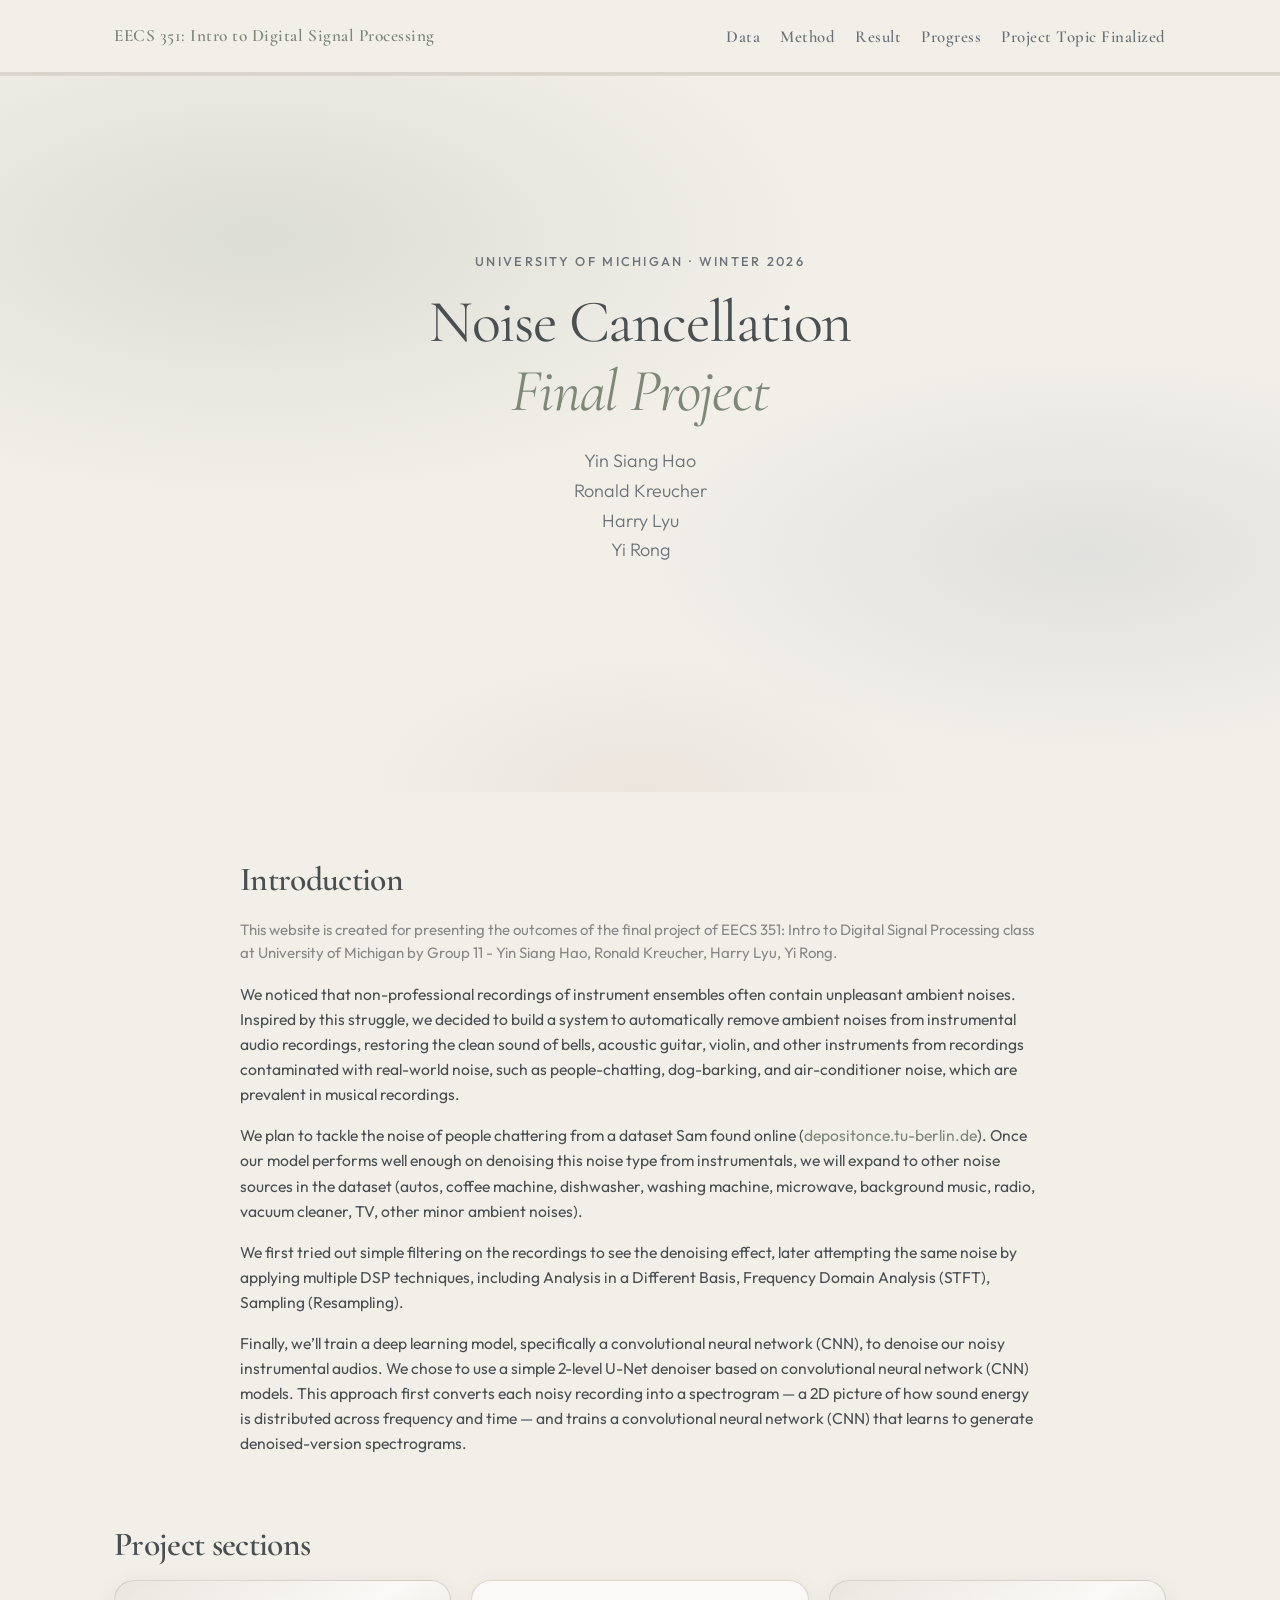
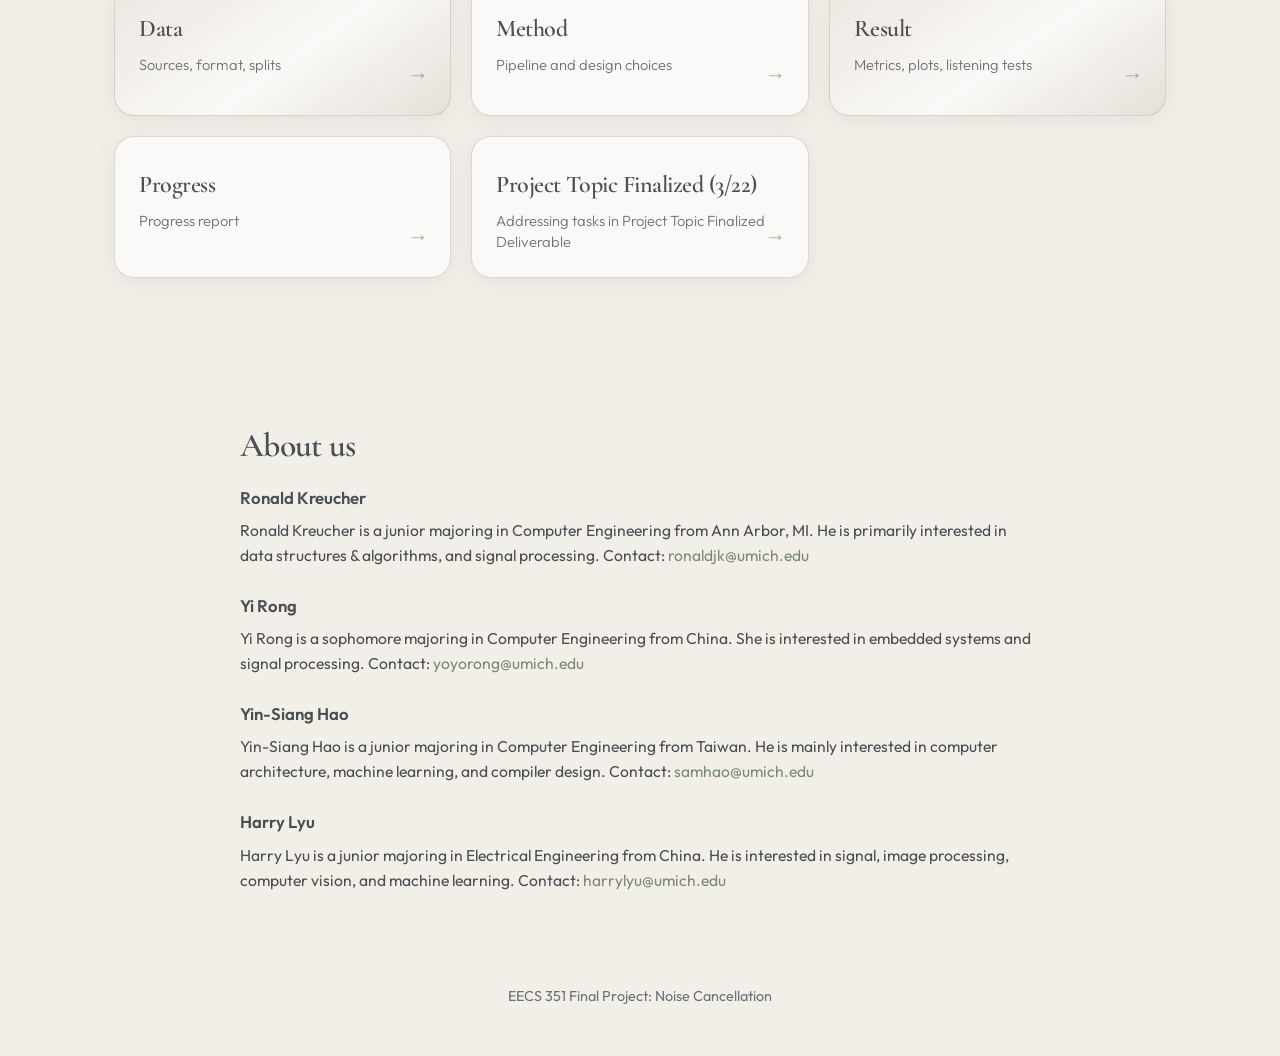
==== index.html @ f4fc6f86 "edit landing and progress report page" ====
<!DOCTYPE html>
<html lang="en">
<head>
  <meta charset="UTF-8" />
  <meta name="viewport" content="width=device-width, initial-scale=1.0" />
  <title>Home · Noise Cancellation Final Project</title>
  <link rel="stylesheet" href="css/fonts.css" />
  <link rel="stylesheet" href="css/style.css" />
</head>
<body data-nav-page="home">
  <a class="skip-link" href="#main">Skip to content</a>

  <header class="site-header" id="top">
    <div class="header-inner">
      <a href="index.html" class="brand brand-link">EECS 351: Intro to Digital Signal Processing</a>
      <button type="button" class="nav-toggle" aria-expanded="false" aria-controls="site-nav" aria-label="Open menu">
        <span class="nav-toggle-bar"></span>
        <span class="nav-toggle-bar"></span>
      </button>
      <nav class="site-nav" id="site-nav" aria-label="Primary">
        <ul class="nav-list">
          <!-- <li><a href="introduction.html" data-nav="introduction">Intro</a></li> -->
          <li><a href="data.html" data-nav="data">Data</a></li>
          <li><a href="method.html" data-nav="method">Method</a></li>
          <li><a href="result.html" data-nav="result">Result</a></li>
          <li><a href="progress.html" data-nav="progress">Progress</a></li>
          <li><a href="project_topic_finalized_317.html" data-nav="Project Topic Finalized"> Project Topic Finalized</a></li>
        </ul>
      </nav>
    </div>
    <div class="progress-track" aria-hidden="true">
      <span class="progress-track-fill" id="scroll-progress"></span>
    </div>
  </header>

  <main id="main">
    <section class="hero" aria-labelledby="hero-title">
      <div class="hero-bg"></div>
      <div class="hero-content">
        <p class="hero-label">University of Michigan · Winter 2026</p>
        <h1 id="hero-title" class="hero-title">Noise Cancellation<br /><span class="hero-accent">Final Project</span></h1>
        <p class="hero-lead">Yin Siang Hao<br> Ronald Kreucher<br>Harry Lyu<br> Yi Rong<br></p>
      </div>
    </section>

    <section class="introduction">
      <div class="container">
        <h2 class="section-title section-grid-heading">Introduction</h2>
        <p class="section-subdescription">This website is created for presenting the outcomes of the final project of EECS 351: Intro to Digital Signal Processing class at University of Michigan by Group 11 - Yin Siang Hao, Ronald Kreucher, Harry Lyu, Yi Rong.</p>
        <div class="section-text">
          <p>We noticed that non-professional recordings of instrument ensembles often contain unpleasant ambient noises. Inspired by this struggle, we decided to build a system to automatically remove ambient noises from instrumental audio recordings, restoring the clean sound of bells, acoustic guitar, violin, and other instruments from recordings contaminated with real-world noise, such as people-chatting, dog-barking, and air-conditioner noise, which are prevalent in musical recordings.</p>
          <p>We plan to tackle the noise of people chattering from a dataset Sam found online (<a href="https://depositonce.tu-berlin.de/items/aa9f01e1-3eb7-44f9-a5c8-fe1b4c858024" rel="noopener noreferrer">depositonce.tu-berlin.de</a>). Once our model performs well enough on denoising this noise type from instrumentals, we will expand to other noise sources in the dataset (autos, coffee machine, dishwasher, washing machine, microwave, background music, radio, vacuum cleaner, TV, other minor ambient noises).</p>
          <p>We first tried out simple filtering on the recordings to see the denoising effect, later attempting the same noise by applying multiple DSP techniques, including Analysis in a Different Basis, Frequency Domain Analysis (STFT), Sampling (Resampling).</p>
          <p>Finally, we’ll train a deep learning model, specifically a convolutional neural network (CNN), to denoise our noisy instrumental audios. We chose to use a simple 2-level U-Net denoiser based on convolutional neural network (CNN) models. This approach first converts each noisy recording into a spectrogram — a 2D picture of how sound energy is distributed across frequency and time — and trains a convolutional neural network (CNN) that learns to generate denoised-version spectrograms.</p>
        </div>
      </div>
    </section>

    <div class="content-wrap">
      <h2 class="section-grid-heading">Project sections</h2>
      <!-- <p class="section-grid-lead">Each card opens the full write-up for that part of the report.</p> -->
      <div class="section-grid" role="list">
        <a href="data.html" class="section-card section-card--02" role="listitem">
          <span class="section-card-title">Data</span>
          <span class="section-card-hint">Sources, format, splits</span>
          <span class="section-card-arrow" aria-hidden="true">→</span>
        </a>
        <a href="method.html" class="section-card section-card--03" role="listitem">
          <span class="section-card-title">Method</span>
          <span class="section-card-hint">Pipeline and design choices</span>
          <span class="section-card-arrow" aria-hidden="true">→</span>
        </a>
        <a href="result.html" class="section-card section-card--04" role="listitem">
          <span class="section-card-title">Result</span>
          <span class="section-card-hint">Metrics, plots, listening tests</span>
          <span class="section-card-arrow" aria-hidden="true">→</span>
        </a>
        <a href="progress.html" class="section-card section-card--06" role="listitem">
          <span class="section-card-title">Progress</span>
          <span class="section-card-hint">Progress report</span>
          <span class="section-card-arrow" aria-hidden="true">→</span>
        </a>
        <a href="project_topic_finalized_317.html" class="section-card section-card--07" role="listitem">
          <span class="section-card-title">Project Topic Finalized (3/22)</span>
          <span class="section-card-hint">Addressing tasks in Project Topic Finalized Deliverable</span>
          <span class="section-card-arrow" aria-hidden="true">→</span>
        </a>
      </div>
    </div>

    <section class="about-us" aria-labelledby="about-us-title">
      <div class="container">
        <h2 id="about-us-title" class="section-title section-grid-heading">About us</h2>
        <div class="about-us-grid">
          <article class="about-us-card">
            <h3 class="about-us-name">Ronald Kreucher</h3>
            <p class="about-us-bio">Ronald Kreucher is a junior majoring in Computer Engineering from Ann Arbor, MI. He is primarily interested in data structures &amp; algorithms, and signal processing. Contact: <a href="mailto:ronaldjk@umich.edu">ronaldjk@umich.edu</a></p>
          </article>
          <article class="about-us-card">
            <h3 class="about-us-name">Yi Rong</h3>
            <p class="about-us-bio">Yi Rong is a sophomore majoring in Computer Engineering from China. She is interested in embedded systems and signal processing. Contact: <a href="mailto:yoyorong@umich.edu">yoyorong@umich.edu</a></p>
          </article>
          <article class="about-us-card">
            <h3 class="about-us-name">Yin-Siang Hao</h3>
            <p class="about-us-bio">Yin-Siang Hao is a junior majoring in Computer Engineering from Taiwan. He is mainly interested in computer architecture, machine learning, and compiler design. Contact: <a href="mailto:samhao@umich.edu">samhao@umich.edu</a></p>
          </article>
          <article class="about-us-card">
            <h3 class="about-us-name">Harry Lyu</h3>
            <p class="about-us-bio">Harry Lyu is a junior majoring in Electrical Engineering from China. He is interested in signal, image processing, computer vision, and machine learning. Contact: <a href="mailto:harrylyu@umich.edu">harrylyu@umich.edu</a></p>
          </article>
        </div>
      </div>
    </section>
  </main>

  <footer class="site-footer">
    <p>EECS 351 Final Project: Noise Cancellation</p>
    <button type="button" class="to-top" id="to-top" aria-label="Back to top">↑</button>
  </footer>

  <script src="js/main.js"></script>
</body>
</html>
---- css/fonts.css ----
/* Self-hosted latin subsets — no external network required for typography */
@font-face {
  font-family: "Cormorant Garamond";
  font-style: italic;
  font-weight: 400;
  font-display: swap;
  src: url("../fonts/co3smX5slCNuHLi8bLeY9MK7whWMhyjYrGFEsdtdc62E6zd58jD-iNM8.woff2") format("woff2");
  unicode-range: U+0000-00FF, U+0131, U+0152-0153, U+02BB-02BC, U+02C6, U+02DA, U+02DC, U+0304, U+0308, U+0329, U+2000-206F, U+20AC, U+2122, U+2191, U+2193, U+2212, U+2215, U+FEFF, U+FFFD;
}

@font-face {
  font-family: "Cormorant Garamond";
  font-style: normal;
  font-weight: 400;
  font-display: swap;
  src: url("../fonts/co3bmX5slCNuHLi8bLeY9MK7whWMhyjYqXtK.woff2") format("woff2");
  unicode-range: U+0000-00FF, U+0131, U+0152-0153, U+02BB-02BC, U+02C6, U+02DA, U+02DC, U+0304, U+0308, U+0329, U+2000-206F, U+20AC, U+2122, U+2191, U+2193, U+2212, U+2215, U+FEFF, U+FFFD;
}

@font-face {
  font-family: "Cormorant Garamond";
  font-style: normal;
  font-weight: 600;
  font-display: swap;
  src: url("../fonts/co3bmX5slCNuHLi8bLeY9MK7whWMhyjYqXtK.woff2") format("woff2");
  unicode-range: U+0000-00FF, U+0131, U+0152-0153, U+02BB-02BC, U+02C6, U+02DA, U+02DC, U+0304, U+0308, U+0329, U+2000-206F, U+20AC, U+2122, U+2191, U+2193, U+2212, U+2215, U+FEFF, U+FFFD;
}

@font-face {
  font-family: "Outfit";
  font-style: normal;
  font-weight: 300;
  font-display: swap;
  src: url("../fonts/QGYvz_MVcBeNP4NJtEtq.woff2") format("woff2");
  unicode-range: U+0000-00FF, U+0131, U+0152-0153, U+02BB-02BC, U+02C6, U+02DA, U+02DC, U+0304, U+0308, U+0329, U+2000-206F, U+20AC, U+2122, U+2191, U+2193, U+2212, U+2215, U+FEFF, U+FFFD;
}

@font-face {
  font-family: "Outfit";
  font-style: normal;
  font-weight: 400;
  font-display: swap;
  src: url("../fonts/QGYvz_MVcBeNP4NJtEtq.woff2") format("woff2");
  unicode-range: U+0000-00FF, U+0131, U+0152-0153, U+02BB-02BC, U+02C6, U+02DA, U+02DC, U+0304, U+0308, U+0329, U+2000-206F, U+20AC, U+2122, U+2191, U+2193, U+2212, U+2215, U+FEFF, U+FFFD;
}

@font-face {
  font-family: "Outfit";
  font-style: normal;
  font-weight: 500;
  font-display: swap;
  src: url("../fonts/QGYvz_MVcBeNP4NJtEtq.woff2") format("woff2");
  unicode-range: U+0000-00FF, U+0131, U+0152-0153, U+02BB-02BC, U+02C6, U+02DA, U+02DC, U+0304, U+0308, U+0329, U+2000-206F, U+20AC, U+2122, U+2191, U+2193, U+2212, U+2215, U+FEFF, U+FFFD;
}

@font-face {
  font-family: "Outfit";
  font-style: normal;
  font-weight: 600;
  font-display: swap;
  src: url("../fonts/QGYvz_MVcBeNP4NJtEtq.woff2") format("woff2");
  unicode-range: U+0000-00FF, U+0131, U+0152-0153, U+02BB-02BC, U+02C6, U+02DA, U+02DC, U+0304, U+0308, U+0329, U+2000-206F, U+20AC, U+2122, U+2191, U+2193, U+2212, U+2215, U+FEFF, U+FFFD;
}
---- css/style.css ----
/* Morandi-inspired palette: dusty, low-chroma, cohesive */
:root {
  --ink: #4a4f52;
  --ink-soft: #6b7278;
  --paper: #f2efe9;
  --paper-deep: #e5e0d8;
  --sage: #9aa899;
  --sage-deep: #7d8879;
  --dusty-blue: #a3aeb8;
  --blue-muted: #8e9aa8;
  --rose-dust: #c4a99a;
  --taupe: #b5ada3;
  --cream: #ebe6df;
  --white: #faf9f7;
  --shadow: rgba(74, 79, 82, 0.08);
  --shadow-strong: rgba(74, 79, 82, 0.12);
  --radius: 12px;
  --radius-lg: 20px;
  --font-serif: "Cormorant Garamond", Georgia, serif;
  --font-sans: "Outfit", system-ui, sans-serif;
  --header-h: 72px;
  --ease: cubic-bezier(0.25, 0.46, 0.45, 0.94);
}

*,
*::before,
*::after {
  box-sizing: border-box;
}

html {
  scroll-behavior: smooth;
  scroll-padding-top: calc(var(--header-h) + 16px);
}

@media (prefers-reduced-motion: reduce) {
  html {
    scroll-behavior: auto;
  }

  *,
  *::before,
  *::after {
    animation-duration: 0.01ms !important;
    animation-iteration-count: 1 !important;
    transition-duration: 0.01ms !important;
  }
}

body {
  margin: 0;
  font-family: var(--font-sans);
  font-weight: 400;
  font-size: 1.0625rem;
  line-height: 1.65;
  color: var(--ink);
  background: var(--paper);
  -webkit-font-smoothing: antialiased;
}

.skip-link {
  position: absolute;
  left: -9999px;
  top: 0;
  z-index: 200;
  padding: 0.75rem 1rem;
  background: var(--sage-deep);
  color: var(--white);
  text-decoration: none;
  border-radius: 0 0 var(--radius) 0;
}

.skip-link:focus {
  left: 0;
}

.sr-only {
  position: absolute;
  width: 1px;
  height: 1px;
  padding: 0;
  margin: -1px;
  overflow: hidden;
  clip: rect(0, 0, 0, 0);
  white-space: nowrap;
  border: 0;
}

/* Header */
.site-header {
  position: fixed;
  top: 0;
  left: 0;
  right: 0;
  z-index: 100;
  background: color-mix(in srgb, var(--paper) 92%, transparent);
  backdrop-filter: blur(12px);
  -webkit-backdrop-filter: blur(12px);
  border-bottom: 1px solid color-mix(in srgb, var(--taupe) 35%, transparent);
  transition: box-shadow 0.35s var(--ease);
}

.site-header.is-scrolled {
  box-shadow: 0 8px 32px var(--shadow);
}

.header-inner {
  max-width: 1100px;
  margin: 0 auto;
  padding: 0.65rem 1.5rem;
  min-height: var(--header-h);
  display: flex;
  align-items: center;
  justify-content: space-between;
  gap: 1rem;
  flex-wrap: wrap;
}

.brand.brand-link {
  margin: 0;
  font-family: var(--font-serif);
  font-size: clamp(0.88rem, 2.1vw, 1.08rem);
  font-weight: 600;
  letter-spacing: 0.03em;
  line-height: 1.25;
  color: var(--sage-deep);
  text-decoration: none;
  max-width: min(22rem, 52vw);
  transition: color 0.25s var(--ease);
}

.brand-link:hover,
.brand-link:focus-visible {
  color: var(--ink);
}

.brand-link:focus-visible {
  outline: 2px solid var(--dusty-blue);
  outline-offset: 3px;
  border-radius: 2px;
}

@media (min-width: 900px) {
  .brand.brand-link {
    max-width: 26rem;
  }
}

.site-nav ul {
  list-style: none;
  margin: 0;
  padding: 0;
  display: flex;
  flex-wrap: wrap;
  gap: 0.25rem 1.25rem;
}

.site-nav a {
  position: relative;
  text-decoration: none;
  color: var(--ink-soft);
  font-family: var(--font-serif);
  font-size: 1.05rem;
  font-weight: 600;
  letter-spacing: 0.03em;
  padding: 0.35rem 0;
  transition: color 0.25s var(--ease);
}

.site-nav a::after {
  content: "";
  position: absolute;
  left: 0;
  bottom: 0;
  width: 100%;
  height: 2px;
  background: var(--rose-dust);
  transform: scaleX(0);
  transform-origin: left;
  transition: transform 0.3s var(--ease);
}

.site-nav a:hover,
.site-nav a:focus-visible {
  color: var(--ink);
}

.site-nav a:hover::after,
.site-nav a:focus-visible::after,
.site-nav a.is-active::after {
  transform: scaleX(1);
}

.site-nav a.is-active {
  color: var(--ink);
}

.nav-toggle {
  display: none;
  flex-direction: column;
  justify-content: center;
  gap: 6px;
  width: 44px;
  height: 44px;
  padding: 0;
  border: none;
  background: transparent;
  cursor: pointer;
  border-radius: var(--radius);
}

.nav-toggle:focus-visible {
  outline: 2px solid var(--dusty-blue);
  outline-offset: 2px;
}

.nav-toggle-bar {
  display: block;
  height: 2px;
  width: 22px;
  background: var(--ink);
  margin: 0 auto;
  transition: transform 0.3s var(--ease), opacity 0.3s;
}

.site-header.nav-open .nav-toggle-bar:first-child {
  transform: translateY(4px) rotate(45deg);
}

.site-header.nav-open .nav-toggle-bar:last-child {
  transform: translateY(-4px) rotate(-45deg);
}

.progress-track {
  height: 3px;
  background: color-mix(in srgb, var(--taupe) 40%, transparent);
}

.progress-track-fill {
  display: block;
  height: 100%;
  width: 0%;
  background: linear-gradient(90deg, var(--sage), var(--dusty-blue));
  transition: width 0.15s linear;
}

/* Hero */
.hero {
  position: relative;
  min-height: 88vh;
  display: flex;
  align-items: center;
  justify-content: center;
  padding: calc(var(--header-h) + 3rem) 1.5rem 4rem;
  overflow: hidden;
}

.hero-bg {
  position: absolute;
  inset: 0;
  background:
    radial-gradient(ellipse 80% 60% at 20% 30%, color-mix(in srgb, var(--sage) 25%, transparent), transparent 55%),
    radial-gradient(ellipse 70% 50% at 85% 70%, color-mix(in srgb, var(--dusty-blue) 22%, transparent), transparent 50%),
    radial-gradient(ellipse 50% 40% at 50% 100%, color-mix(in srgb, var(--rose-dust) 15%, transparent), transparent 45%),
    var(--paper);
}

.hero-content {
  position: relative;
  max-width: 640px;
  text-align: center;
  animation: fadeUp 1s var(--ease) both;
}

@keyframes fadeUp {
  from {
    opacity: 0;
    transform: translateY(20px);
  }
  to {
    opacity: 1;
    transform: translateY(0);
  }
}

.hero-label {
  margin: 0 0 1rem;
  font-size: 0.8rem;
  font-weight: 500;
  letter-spacing: 0.18em;
  text-transform: uppercase;
  color: var(--ink-soft);
}

.hero-title {
  margin: 0 0 1.25rem;
  font-family: var(--font-serif);
  font-size: clamp(2.5rem, 6vw, 3.75rem);
  font-weight: 400;
  line-height: 1.15;
  color: var(--ink);
  letter-spacing: -0.02em;
}

.hero-accent {
  color: var(--sage-deep);
  font-style: italic;
}

.hero-lead {
  margin: 0 0 2rem;
  font-weight: 300;
  font-size: 1.125rem;
  color: var(--ink-soft);
  max-width: 520px;
  margin-left: auto;
  margin-right: auto;
}

.hero-cta {
  display: inline-block;
  padding: 0.85rem 1.75rem;
  text-decoration: none;
  color: var(--white);
  background: var(--sage-deep);
  border-radius: 999px;
  font-size: 0.9rem;
  font-weight: 500;
  letter-spacing: 0.06em;
  text-transform: uppercase;
  transition: background 0.3s var(--ease), transform 0.3s var(--ease), box-shadow 0.3s var(--ease);
  box-shadow: 0 4px 20px var(--shadow-strong);
}

.hero-cta:hover,
.hero-cta:focus-visible {
  background: color-mix(in srgb, var(--sage-deep) 88%, var(--ink));
  transform: translateY(-2px);
  box-shadow: 0 8px 28px var(--shadow-strong);
}

.hero-cta:focus-visible {
  outline: 2px solid var(--dusty-blue);
  outline-offset: 3px;
}

/* Content panels */
.content-wrap {
  max-width: 1100px;
  margin: 0 auto;
  padding: 0 1.5rem 5rem;
}

.content-wrap--page {
  padding-top: calc(var(--header-h) + 2rem);
}

.page-main {
  min-height: 50vh;
}

/* Home: clickable section cards */
.section-grid-heading {
  margin: 0 0 0.5rem;
  font-family: var(--font-serif);
  font-size: clamp(1.75rem, 4vw, 2.1rem);
  font-weight: 600;
  color: var(--ink);
  letter-spacing: -0.02em;
}

.section-grid-lead {
  margin: 0 0 2rem;
  font-weight: 300;
  color: var(--ink-soft);
  max-width: 36rem;
}

.section-grid {
  display: grid;
  grid-template-columns: repeat(auto-fill, minmax(260px, 1fr));
  gap: 1.25rem;
  list-style: none;
  margin: 0;
  padding: 0;
}

.section-card {
  position: relative;
  display: flex;
  flex-direction: column;
  align-items: flex-start;
  gap: 0.35rem;
  padding: 1.75rem 1.5rem 1.5rem;
  min-height: 8.5rem;
  text-decoration: none;
  color: inherit;
  background: var(--white);
  border-radius: var(--radius-lg);
  border: 1px solid color-mix(in srgb, var(--taupe) 45%, transparent);
  box-shadow: 0 4px 20px var(--shadow);
  transition: transform 0.35s var(--ease), box-shadow 0.35s var(--ease), border-color 0.35s var(--ease);
}

.section-card:hover,
.section-card:focus-visible {
  transform: translateY(-4px);
  box-shadow: 0 14px 40px var(--shadow-strong);
  border-color: color-mix(in srgb, var(--dusty-blue) 55%, var(--taupe));
}

.section-card:focus-visible {
  outline: 2px solid var(--dusty-blue);
  outline-offset: 3px;
}

.section-card--02,
.section-card--04 {
  background: linear-gradient(145deg, var(--cream) 0%, var(--white) 55%, var(--paper-deep) 100%);
}

.section-card--05 {
  background: linear-gradient(160deg, var(--white) 0%, color-mix(in srgb, var(--dusty-blue) 12%, var(--white)) 100%);
}


.section-card-index {
  font-family: var(--font-serif);
  font-size: 0.85rem;
  color: var(--rose-dust);
  letter-spacing: 0.2em;
}

.section-card-title {
  font-family: var(--font-serif);
  font-size: 1.5rem;
  font-weight: 600;
  color: var(--ink);
  letter-spacing: -0.02em;
}

.section-card-hint {
  font-size: 0.92rem;
  font-weight: 300;
  color: var(--ink-soft);
  line-height: 1.45;
  max-width: 20rem;
}

.section-card-arrow {
  position: absolute;
  right: 1.35rem;
  bottom: 1.35rem;
  font-family: var(--font-serif);
  font-size: 1.35rem;
  color: var(--sage-deep);
  opacity: 0.65;
  transition: transform 0.3s var(--ease), opacity 0.3s;
}

.section-card:hover .section-card-arrow,
.section-card:focus-visible .section-card-arrow {
  transform: translateX(4px);
  opacity: 1;
}

.breadcrumb {
  margin-bottom: 1.5rem;
  font-size: 0.9rem;
  color: var(--ink-soft);
}

.breadcrumb a {
  color: var(--sage-deep);
  text-decoration: none;
  font-weight: 500;
  transition: color 0.2s;
}

.breadcrumb a:hover,
.breadcrumb a:focus-visible {
  color: var(--ink);
  text-decoration: underline;
}

.breadcrumb-sep {
  margin: 0 0.5rem;
  opacity: 0.5;
}

.panel {
  margin-bottom: 2.5rem;
  padding: 2.75rem 2.5rem;
  background: var(--white);
  border-radius: var(--radius-lg);
  border: 1px solid color-mix(in srgb, var(--taupe) 45%, transparent);
  box-shadow: 0 4px 24px var(--shadow);
  transition: box-shadow 0.4s var(--ease), transform 0.4s var(--ease);
}

.panel.is-inview {
  box-shadow: 0 12px 40px var(--shadow-strong);
}

.panel--alt {
  background: linear-gradient(145deg, var(--cream) 0%, var(--white) 48%, var(--paper-deep) 100%);
}

.panel-inner {
  max-width: 720px;
}

.panel-inner--wide {
  max-width: 100%;
}

.panel-index {
  display: block;
  font-family: var(--font-serif);
  font-size: 0.95rem;
  color: var(--rose-dust);
  letter-spacing: 0.2em;
  margin-bottom: 0.5rem;
}

.panel-title {
  margin: 0 0 0.75rem;
  font-family: var(--font-serif);
  font-size: clamp(1.85rem, 4vw, 2.35rem);
  font-weight: 600;
  color: var(--ink);
  letter-spacing: -0.02em;
}

.panel-lead {
  margin: 0 0 1.5rem;
  font-size: 1.05rem;
  font-weight: 300;
  color: var(--ink-soft);
  line-height: 1.55;
}

.panel-body p {
  margin: 0 0 1rem;
}

.panel-body p:last-child {
  margin-bottom: 0;
}

.inline-diagram-wrap {
  margin: 1.5rem 0;
  text-align: center;
}

.inline-diagram {
  display: block;
  max-width: min(100%, 52rem);
  height: auto;
  margin: 0 auto;
}

.info-list {
  margin: 0 0 1rem;
  padding-left: 1.25rem;
  color: var(--ink);
}

.info-list li {
  margin-bottom: 0.5rem;
}

.info-list strong {
  color: var(--sage-deep);
  font-weight: 600;
}

.step-list {
  margin: 1rem 0 0;
  padding-left: 1.25rem;
}

.step-list li {
  margin-bottom: 0.65rem;
}

/* Stats */
.stat-row {
  display: grid;
  grid-template-columns: repeat(auto-fit, minmax(160px, 1fr));
  gap: 1rem;
  margin-top: 1.75rem;
}

.stat-card {
  padding: 1.25rem 1.5rem;
  background: var(--cream);
  border-radius: var(--radius);
  border: 1px solid color-mix(in srgb, var(--taupe) 35%, transparent);
  text-align: center;
}

.stat-value {
  display: block;
  font-family: var(--font-serif);
  font-size: 2.25rem;
  font-weight: 600;
  color: var(--blue-muted);
  line-height: 1.2;
}

.stat-value--plain {
  font-size: 1.85rem;
  letter-spacing: 0.02em;
}

.stat-label {
  font-size: 0.8rem;
  color: var(--ink-soft);
  letter-spacing: 0.03em;
}

/* Progress tabs */
.panel--progress {
  background: linear-gradient(160deg, var(--white) 0%, color-mix(in srgb, var(--dusty-blue) 12%, var(--white)) 100%);
}

.subsection-tabs {
  display: flex;
  gap: 0.5rem;
  margin-bottom: 1.75rem;
  flex-wrap: wrap;
}

.tab-btn {
  font-family: var(--font-sans);
  font-size: 0.9rem;
  font-weight: 500;
  padding: 0.65rem 1.25rem;
  border: 1px solid color-mix(in srgb, var(--taupe) 50%, transparent);
  background: var(--white);
  color: var(--ink-soft);
  border-radius: 999px;
  cursor: pointer;
  transition: background 0.3s var(--ease), color 0.3s var(--ease), border-color 0.3s var(--ease), box-shadow 0.3s var(--ease);
}

.tab-btn:hover,
.tab-btn:focus-visible {
  color: var(--ink);
  border-color: var(--dusty-blue);
}

.tab-btn:focus-visible {
  outline: 2px solid var(--dusty-blue);
  outline-offset: 2px;
}

.tab-btn.is-active {
  background: var(--sage-deep);
  color: var(--white);
  border-color: transparent;
  box-shadow: 0 4px 16px var(--shadow);
}

.tab-panels {
  position: relative;
  min-height: 12rem;
}

/* Visibility is driven by the [hidden] attribute (set by JS). Avoid opacity:0 on
   inactive panels without hidden — that made panels look “empty” if classes drifted. */
.tab-panel[hidden] {
  display: none !important;
}

.tab-panel:not([hidden]) {
  display: block;
  opacity: 1;
  transform: none;
  pointer-events: auto;
}

@media (prefers-reduced-motion: no-preference) {
  .tab-panel:not([hidden]) {
    animation: tabPanelIn 0.35s var(--ease) both;
  }
}

@keyframes tabPanelIn {
  from {
    opacity: 0;
    transform: translateY(6px);
  }
  to {
    opacity: 1;
    transform: translateY(0);
  }
}

/* Timeline */
.timeline {
  list-style: none;
  margin: 1.5rem 0 0;
  padding: 0;
  border-left: 2px solid color-mix(in srgb, var(--sage) 45%, transparent);
  margin-left: 0.5rem;
}

.timeline-item {
  position: relative;
  padding: 0 0 1.5rem 1.5rem;
}

.timeline-item:last-child {
  padding-bottom: 0;
}

.timeline-dot {
  position: absolute;
  left: -0.4rem;
  top: 0.35rem;
  width: 0.65rem;
  height: 0.65rem;
  border-radius: 50%;
  background: var(--rose-dust);
  border: 2px solid var(--white);
  box-shadow: 0 0 0 2px color-mix(in srgb, var(--sage) 40%, transparent);
}

.timeline-copy {
  display: flex;
  flex-direction: column;
  gap: 0.25rem;
}

.timeline-copy strong {
  font-size: 0.85rem;
  letter-spacing: 0.06em;
  text-transform: uppercase;
  color: var(--sage-deep);
  font-weight: 600;
}

.timeline-copy span {
  color: var(--ink);
  font-size: 0.98rem;
}

.timeline--plan {
  margin-top: 0.75rem;
  margin-bottom: 0;
}

.timeline--plan .timeline-item:last-child {
  padding-bottom: 0.25rem;
}

.timeline-copy .plan-list--nested {
  margin: 0.55rem 0 0;
  padding-left: 1.2rem;
  list-style: disc;
  color: var(--ink);
}

.timeline-copy .plan-list--nested li {
  margin-bottom: 0.35rem;
  font-size: 0.96rem;
  line-height: 1.5;
}

.timeline--plan .timeline-copy strong {
  font-size: 0.88rem;
  line-height: 1.35;
  text-transform: none;
  letter-spacing: 0.02em;
  color: var(--sage-deep);
}

/* Report grid */
/* .report-grid {
  display: grid;
  grid-template-columns: repeat(auto-fit, minmax(200px, 1fr));
  gap: 1rem;
  margin-top: 1.25rem;
} */
.report-grid {
  display: grid;
  grid-template-columns: 1fr;
  gap: 1rem;
  margin-top: 1.25rem;
}
.report-card {
  margin: 0;
  padding: 1.25rem;
  background: var(--white);
  border-radius: var(--radius);
  border: 1px solid color-mix(in srgb, var(--taupe) 40%, transparent);
  box-shadow: 0 2px 12px var(--shadow);
}

.report-card h3,
.report-card h4 {
  margin: 0 0 0.5rem;
  font-family: var(--font-serif);
  font-size: 1.15rem;
  font-weight: 600;
  color: var(--ink);
}

.report-card p {
  margin: 0;
  font-size: 0.95rem;
  color: var(--ink-soft);
}

/* Footer */
.site-footer {
  position: relative;
  max-width: 1100px;
  margin: 0 auto;
  padding: 2rem 1.5rem 3rem;
  text-align: center;
  color: var(--ink-soft);
  font-size: 0.9rem;
}

.site-footer p {
  margin: 0;
}

.to-top {
  position: fixed;
  right: 1.25rem;
  bottom: 1.25rem;
  width: 48px;
  height: 48px;
  border: none;
  border-radius: 50%;
  background: var(--white);
  color: var(--sage-deep);
  font-size: 1.25rem;
  cursor: pointer;
  box-shadow: 0 4px 24px var(--shadow-strong);
  border: 1px solid color-mix(in srgb, var(--taupe) 40%, transparent);
  opacity: 0;
  visibility: hidden;
  transform: translateY(12px);
  transition: opacity 0.35s var(--ease), visibility 0.35s, transform 0.35s var(--ease), background 0.25s;
  z-index: 90;
}

.to-top.is-visible {
  opacity: 1;
  visibility: visible;
  transform: translateY(0);
}

.to-top:hover,
.to-top:focus-visible {
  background: var(--cream);
}

.to-top:focus-visible {
  outline: 2px solid var(--dusty-blue);
  outline-offset: 2px;
}

/* Mobile nav */
@media (max-width: 768px) {
  :root {
    --header-h: 64px;
  }

  .nav-toggle {
    display: flex;
  }

  .site-nav {
    position: fixed;
    top: var(--header-h);
    left: 0;
    right: 0;
    background: color-mix(in srgb, var(--paper) 97%, transparent);
    backdrop-filter: blur(14px);
    -webkit-backdrop-filter: blur(14px);
    border-bottom: 1px solid color-mix(in srgb, var(--taupe) 35%, transparent);
    padding: 1rem 1.5rem 1.25rem;
    transform: translateY(-100%);
    opacity: 0;
    visibility: hidden;
    transition: transform 0.35s var(--ease), opacity 0.35s, visibility 0.35s;
  }

  .site-header.nav-open .site-nav {
    transform: translateY(0);
    opacity: 1;
    visibility: visible;
  }

  .nav-list {
    flex-direction: column;
    gap: 0.5rem;
  }

  .site-nav a {
    display: block;
    padding: 0.6rem 0;
    font-size: 1.1rem;
  }

  .brand.brand-link {
    max-width: calc(100vw - 5.5rem);
  }

  .panel {
    padding: 2rem 1.5rem;
  }
}
.introduction,
.about-us {
  padding: 60px 20px;
  text-align: left;
}

.introduction .container,
.about-us .container {
  max-width: 800px;
  margin: 0 auto;
}

.section-title.section-grid-heading {
  margin-bottom: 0.65rem;
}

.section-subdescription {
  color: #888;
  font-size: 0.9375rem;
  margin-top: 0.35rem;
  margin-bottom: 1.1rem;
  line-height: 1.55;
}

.introduction .section-text,
.progress-intro-tab .section-text {
  font-size: 0.98rem;
  line-height: 1.6;
}

.introduction .section-text p,
.progress-intro-tab .section-text p {
  margin: 0 0 1rem;
}

.introduction .section-text p:last-child,
.progress-intro-tab .section-text p:last-child {
  margin-bottom: 0;
}

.introduction .section-text a,
.progress-intro-tab .section-text a {
  color: var(--sage-deep);
  text-decoration: none;
}

.introduction .section-text a:hover,
.introduction .section-text a:focus-visible,
.progress-intro-tab .section-text a:hover,
.progress-intro-tab .section-text a:focus-visible {
  text-decoration: underline;
}

/* Progress page: plan phases & plots intro */
.plan-lead {
  margin: 0 0 1rem;
  font-size: 1rem;
  line-height: 1.55;
  color: var(--ink);
}

.plots-intro,
.plots-callout {
  margin: 0 0 1.35rem;
  font-size: 0.98rem;
  line-height: 1.6;
  color: var(--ink);
}

.plots-callout {
  padding: 1rem 1.15rem 1.1rem;
  background: var(--cream);
  border-radius: var(--radius);
  border-left: 4px solid var(--sage-deep);
  box-shadow: 0 2px 12px var(--shadow);
}

.plots-callout-label {
  display: block;
  font-family: var(--font-sans);
  font-size: 0.82rem;
  font-weight: 600;
  letter-spacing: 0.06em;
  text-transform: uppercase;
  color: var(--sage-deep);
  margin-bottom: 0.5rem;
}

.plots-callout-text {
  margin: 0;
  font-size: 0.98rem;
  line-height: 1.6;
}

.progress-plot-img {
  display: block;
  max-width: 100%;
  height: auto;
  margin: 0.5rem 0 1rem;
  border-radius: var(--radius);
}

.progress-done-figure {
  margin: 1.75rem 0 0;
  padding: 0;
}

.progress-done-figure--after-audio {
  margin-top: 1.5rem;
  margin-bottom: 0;
}

.audio-section {
  margin-top: 1.5rem;
}

.audio-section h4 {
  margin: 1rem 0 0.4rem;
}

.audio-section h4:first-child {
  margin-top: 0;
}

.about-us-grid {
  display: flex;
  flex-direction: column;
  gap: 1.5rem;
  margin-top: 0.5rem;
}

.about-us-name {
  margin: 0 0 0.4rem;
  font-family: var(--font-sans);
  font-size: 1.05rem;
  font-weight: 600;
  color: var(--ink);
}

.about-us-bio {
  margin: 0;
  font-size: 0.98rem;
  line-height: 1.6;
  color: var(--ink);
}

.about-us-bio a {
  color: var(--sage-deep);
  text-decoration: none;
}

.about-us-bio a:hover,
.about-us-bio a:focus-visible {
  text-decoration: underline;
}
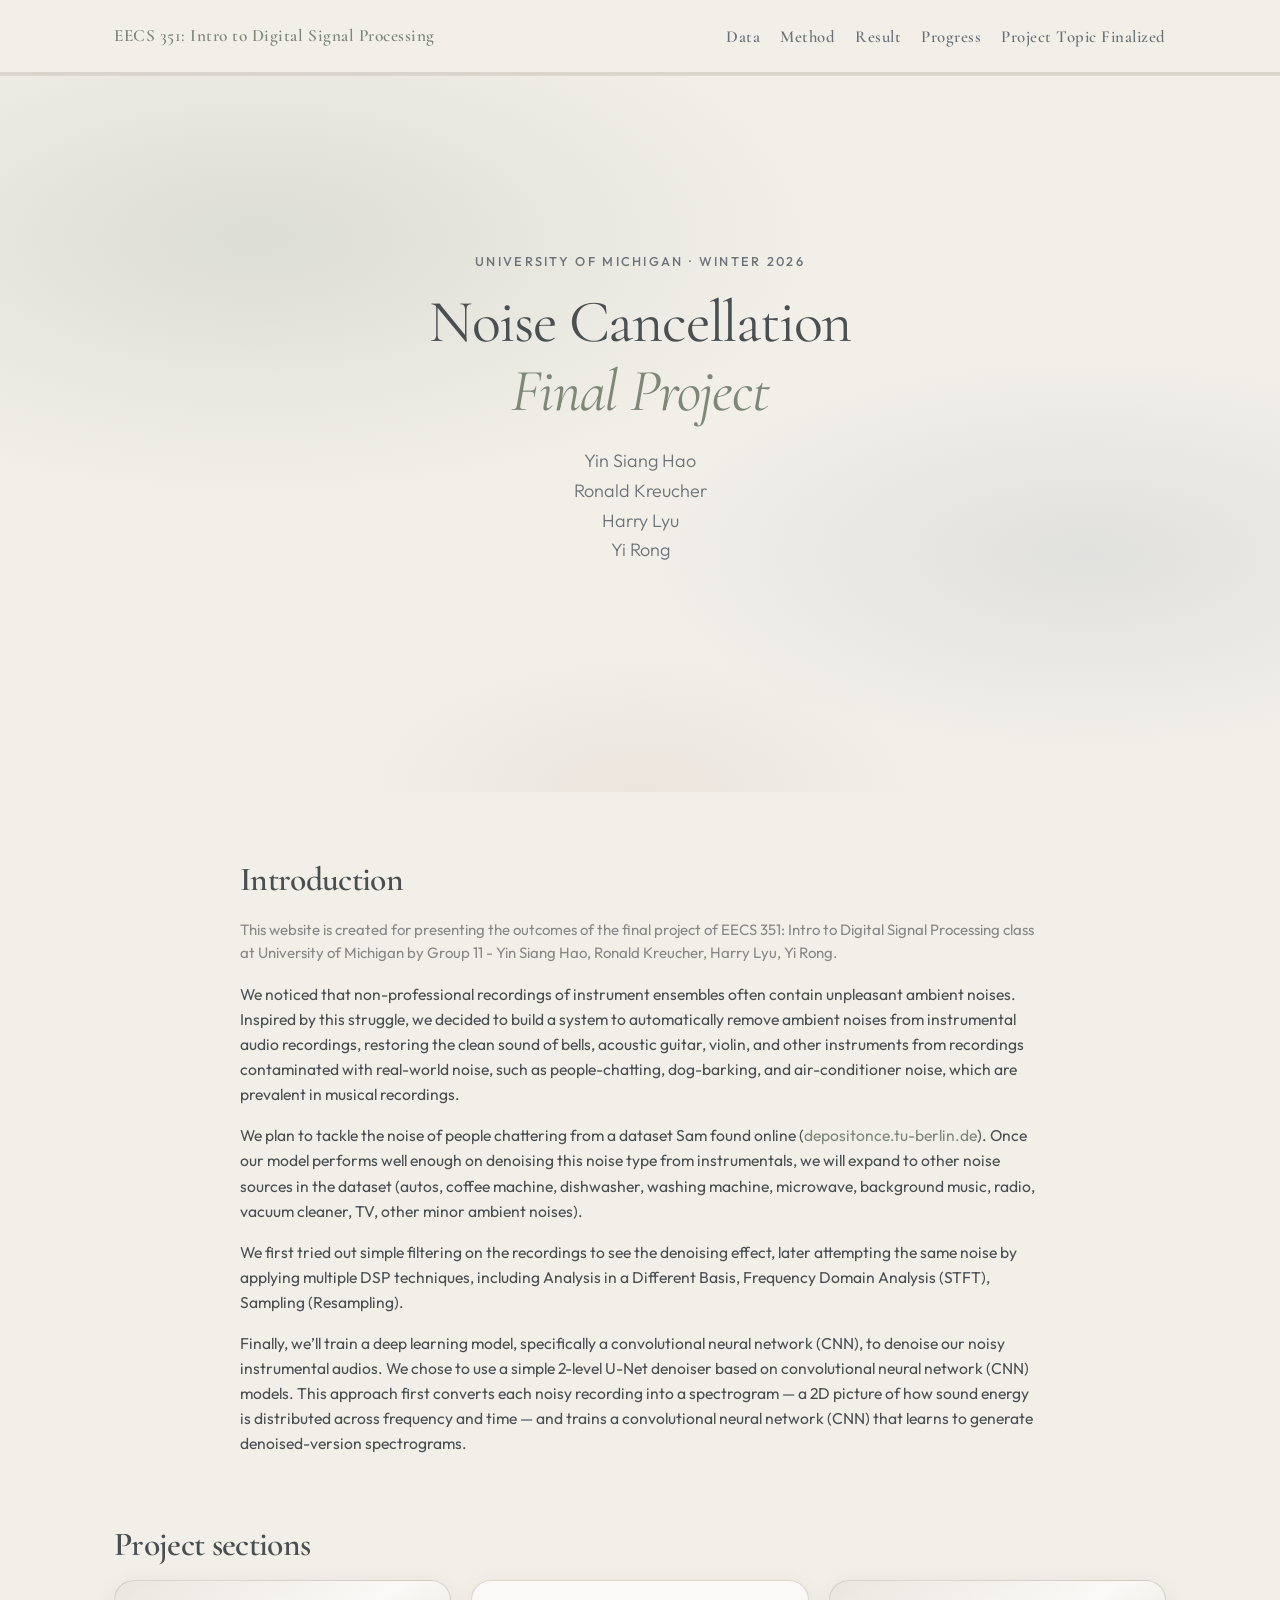
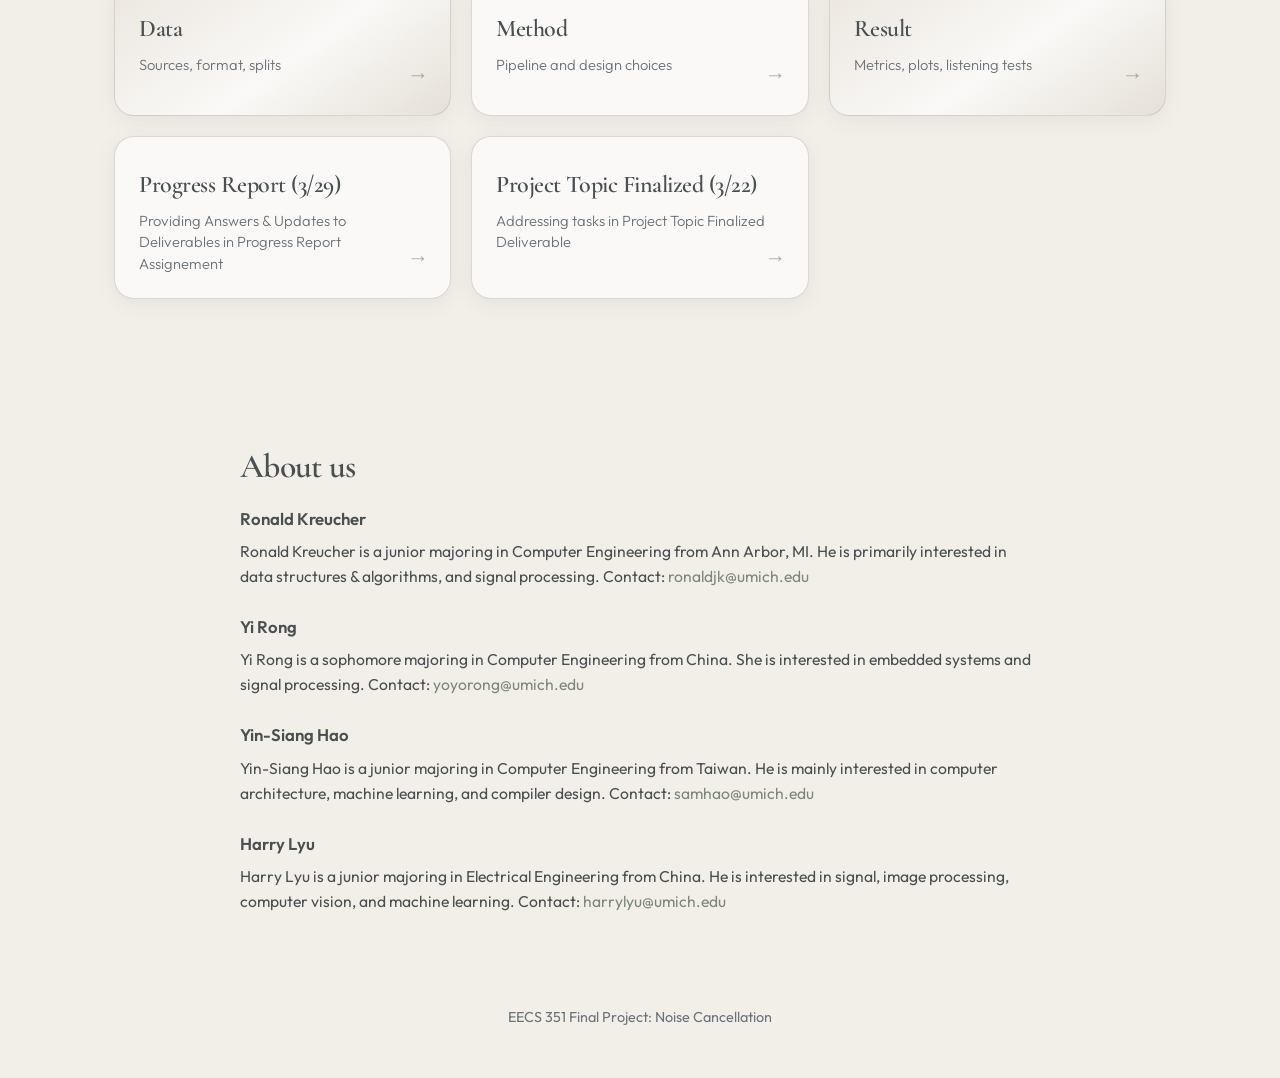
==== commit 31009a3e: "Replaced progress report plots" ====
--- a/index.html
+++ b/index.html
@@ -76,8 +76,8 @@
           <span class="section-card-arrow" aria-hidden="true">→</span>
         </a>
         <a href="progress.html" class="section-card section-card--06" role="listitem">
-          <span class="section-card-title">Progress</span>
-          <span class="section-card-hint">Progress report</span>
+          <span class="section-card-title">Progress Report (3/29)</span>
+          <span class="section-card-hint">Providing Answers & Updates to Deliverables in Progress Report Assignement</span>
           <span class="section-card-arrow" aria-hidden="true">→</span>
         </a>
         <a href="project_topic_finalized_317.html" class="section-card section-card--07" role="listitem">
--- a/css/style.css
+++ b/css/style.css
@@ -1029,6 +1029,12 @@
   margin-bottom: 0;
 }
 
+.progress-done-figure--after-audio .progress-plot-img {
+  max-width: min(100%, 32rem);
+  margin-left: auto;
+  margin-right: auto;
+}
+
 .audio-section {
   margin-top: 1.5rem;
 }
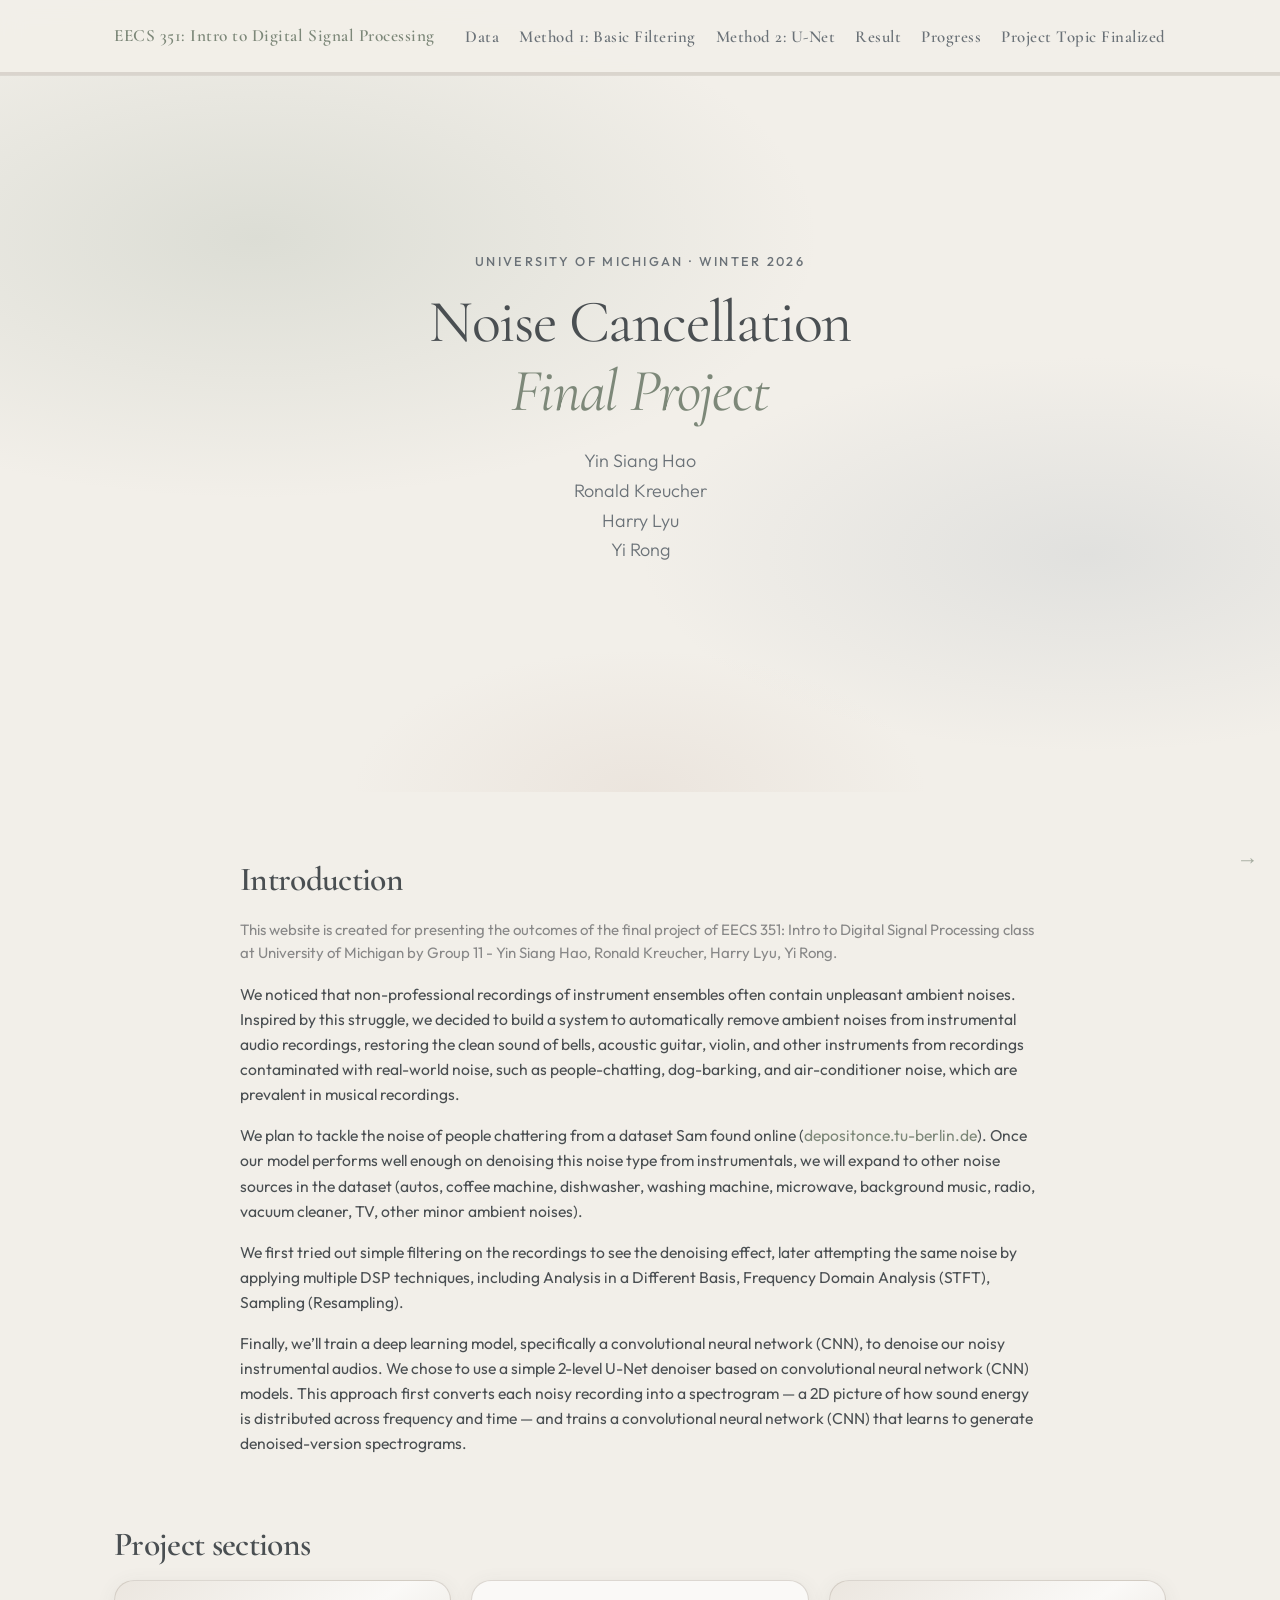
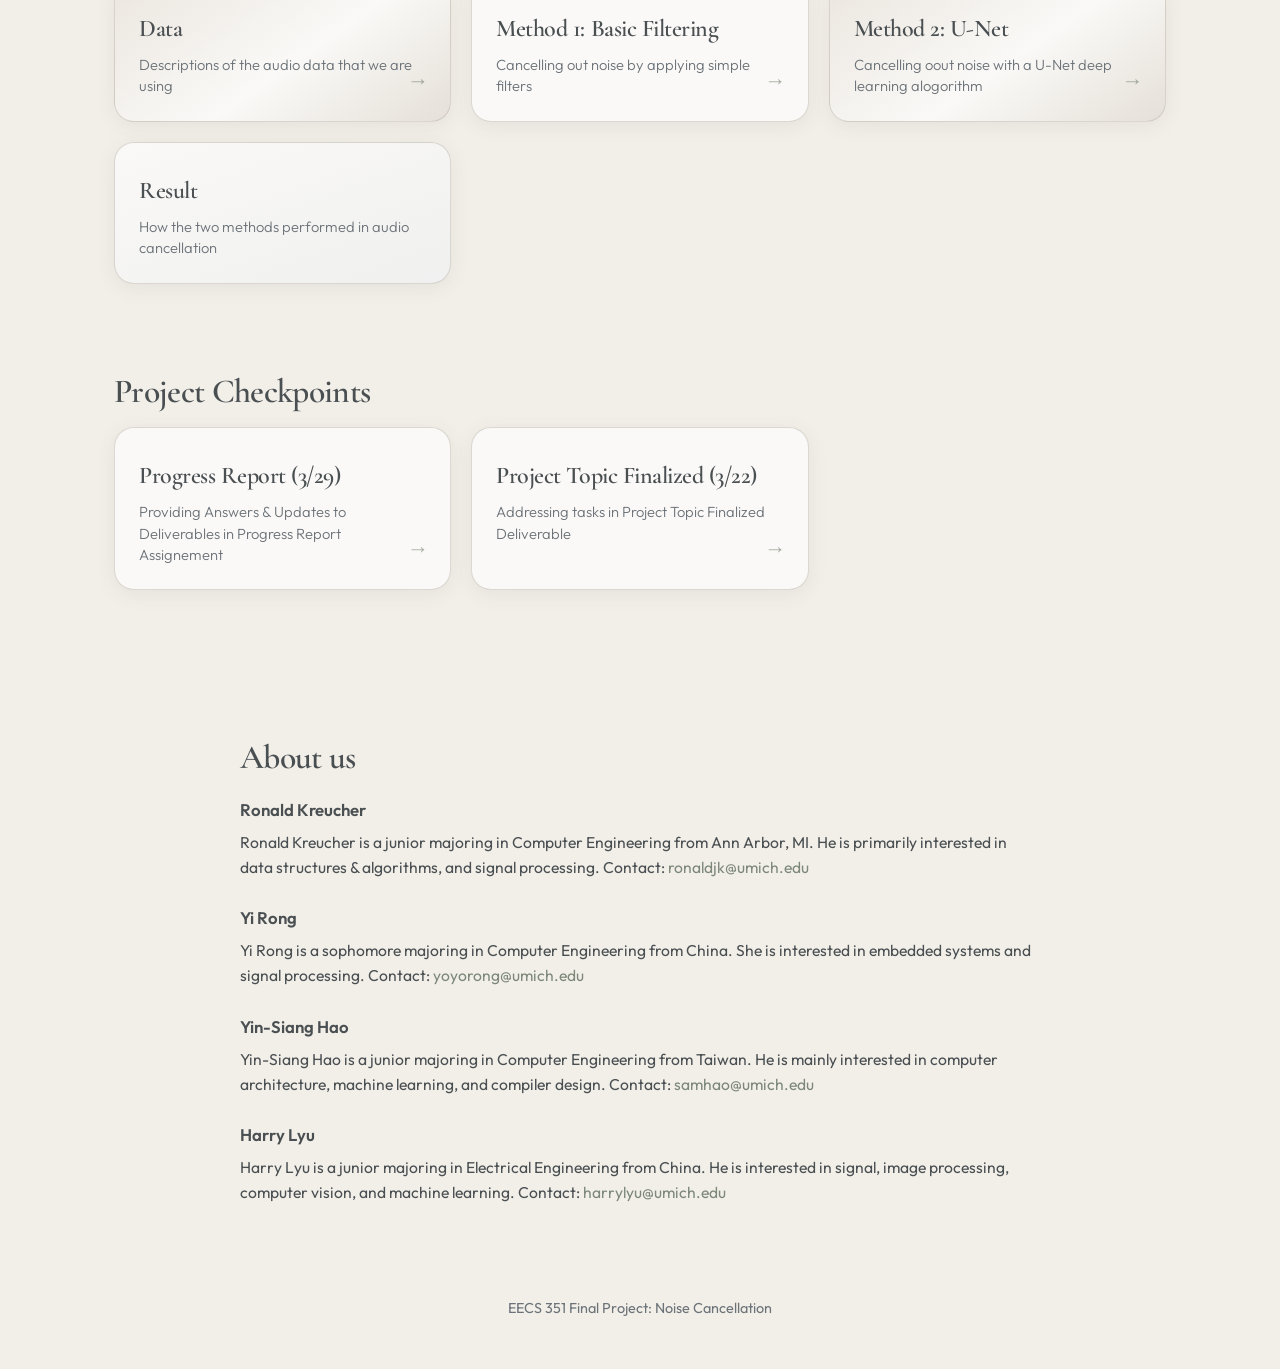
==== commit f13568c4: "Initialized New Cards for Both Denoising Methods" ====
--- a/index.html
+++ b/index.html
@@ -21,7 +21,8 @@
         <ul class="nav-list">
           <!-- <li><a href="introduction.html" data-nav="introduction">Intro</a></li> -->
           <li><a href="data.html" data-nav="data">Data</a></li>
-          <li><a href="method.html" data-nav="method">Method</a></li>
+          <li><a href="method1-basicfiltering.html" data-nav="method1:basicfiltering">Method 1: Basic Filtering</a></li>
+	  <li><a href = "method2-unet.html" data-nav="method2:unet"> Method 2: U-Net</a></li>
           <li><a href="result.html" data-nav="result">Result</a></li>
           <li><a href="progress.html" data-nav="progress">Progress</a></li>
           <li><a href="project_topic_finalized_317.html" data-nav="Project Topic Finalized"> Project Topic Finalized</a></li>
@@ -62,20 +63,31 @@
       <div class="section-grid" role="list">
         <a href="data.html" class="section-card section-card--02" role="listitem">
           <span class="section-card-title">Data</span>
-          <span class="section-card-hint">Sources, format, splits</span>
+          <span class="section-card-hint">Descriptions of the audio data that we are using</span>
           <span class="section-card-arrow" aria-hidden="true">→</span>
         </a>
-        <a href="method.html" class="section-card section-card--03" role="listitem">
-          <span class="section-card-title">Method</span>
-          <span class="section-card-hint">Pipeline and design choices</span>
+        <a href="method1-basicfiltering.html" class="section-card section-card--03" role="listitem">
+          <span class="section-card-title">Method 1: Basic Filtering</span>
+          <span class="section-card-hint">Cancelling out noise by applying simple filters</span>
           <span class="section-card-arrow" aria-hidden="true">→</span>
         </a>
-        <a href="result.html" class="section-card section-card--04" role="listitem">
-          <span class="section-card-title">Result</span>
-          <span class="section-card-hint">Metrics, plots, listening tests</span>
+	<a href="method2-unet.html" class="section-card section-card--04" role="listitem">
+          <span class="section-card-title">Method 2: U-Net</span>
+          <span class="section-card-hint">Cancelling oout noise with a U-Net deep learning alogorithm</span>
           <span class="section-card-arrow" aria-hidden="true">→</span>
         </a>
-        <a href="progress.html" class="section-card section-card--06" role="listitem">
+        <a href="result.html" class="section-card section-card--05" role="listitem">
+          <span class="section-card-title">Result</span>
+          <span class="section-card-hint">How the two methods performed in audio cancellation</span>
+        </a>          <span class="section-card-arrow" aria-hidden="true">→</span>
+      </div>
+    </div>
+
+     <div class="content-wrap">
+      <h2 class="section-grid-heading">Project Checkpoints</h2>
+      <!-- <p class="section-grid-lead">Each card opens the full write-up for that part of the report.</p> -->
+      <div class="section-grid" role="list">
+	 <a href="progress.html" class="section-card section-card--06" role="listitem">
           <span class="section-card-title">Progress Report (3/29)</span>
           <span class="section-card-hint">Providing Answers & Updates to Deliverables in Progress Report Assignement</span>
           <span class="section-card-arrow" aria-hidden="true">→</span>
@@ -85,8 +97,8 @@
           <span class="section-card-hint">Addressing tasks in Project Topic Finalized Deliverable</span>
           <span class="section-card-arrow" aria-hidden="true">→</span>
         </a>
+       </div>
       </div>
-    </div>
 
     <section class="about-us" aria-labelledby="about-us-title">
       <div class="container">
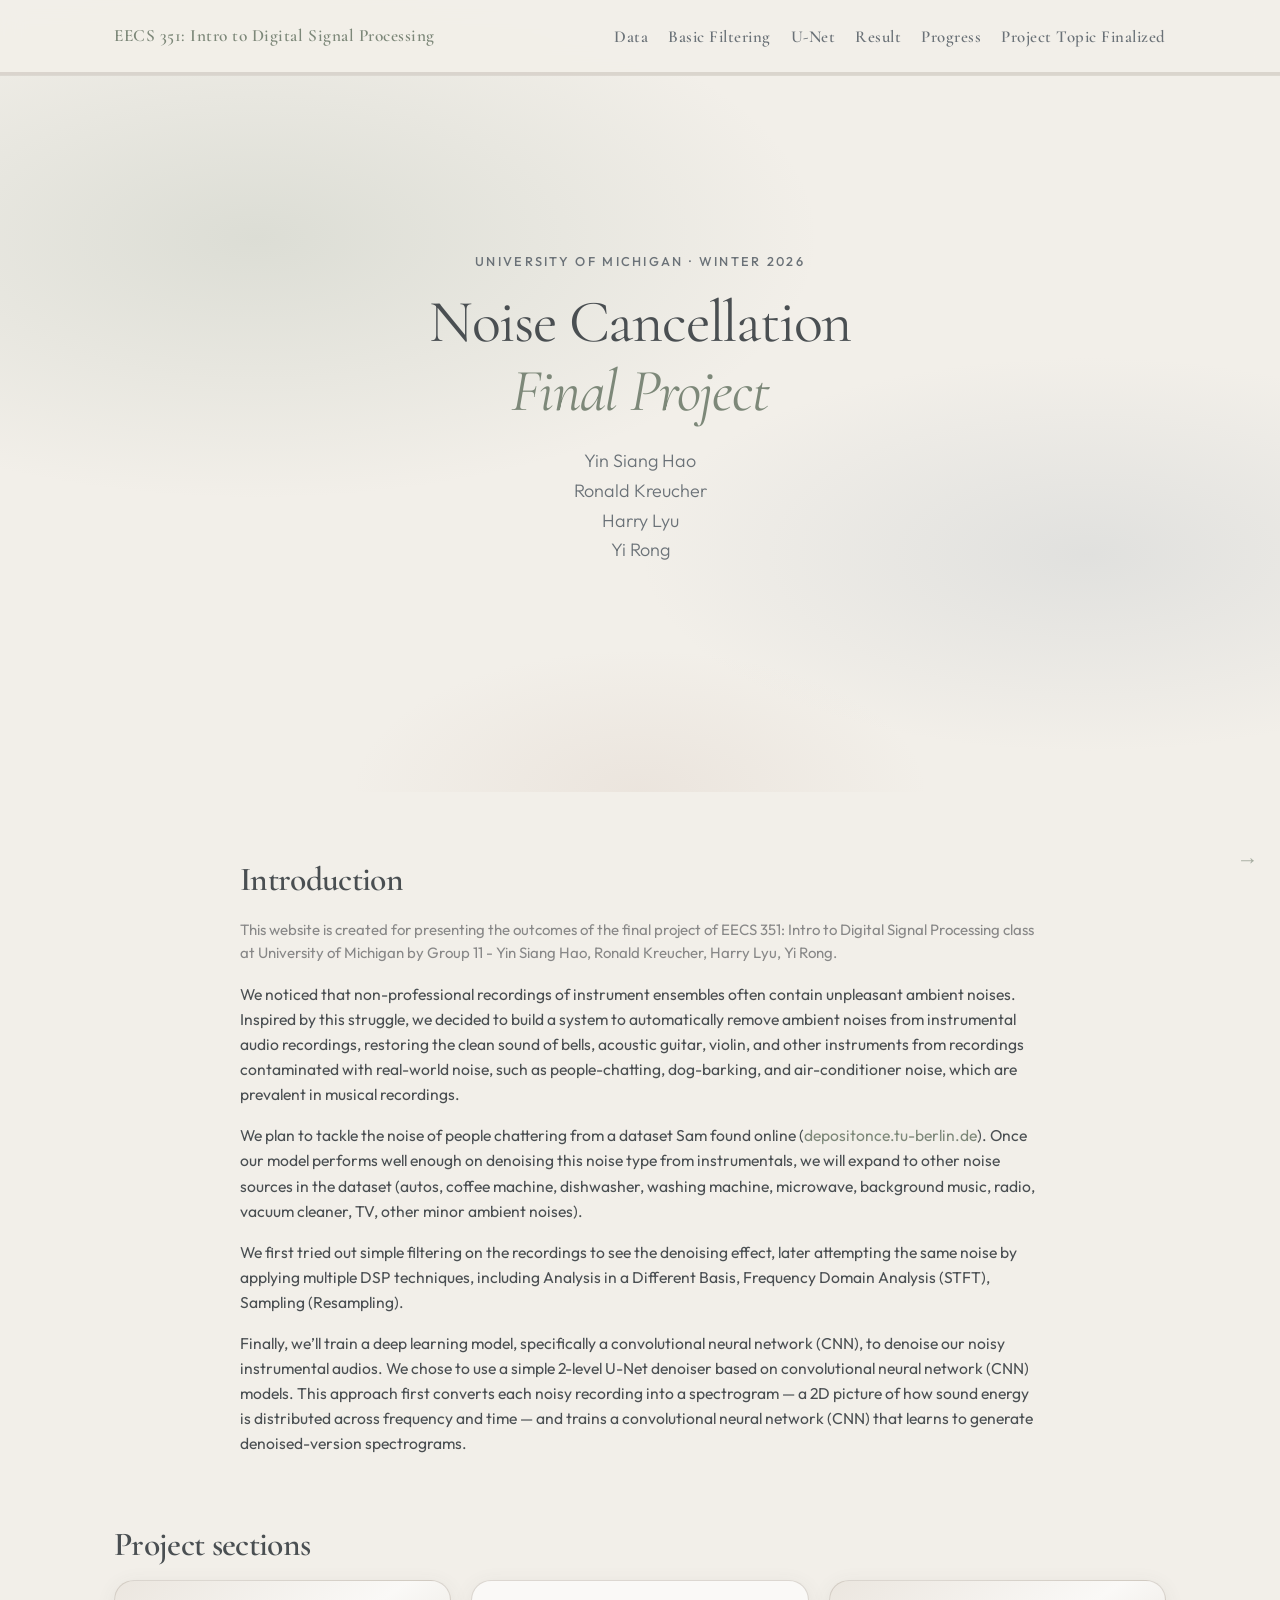
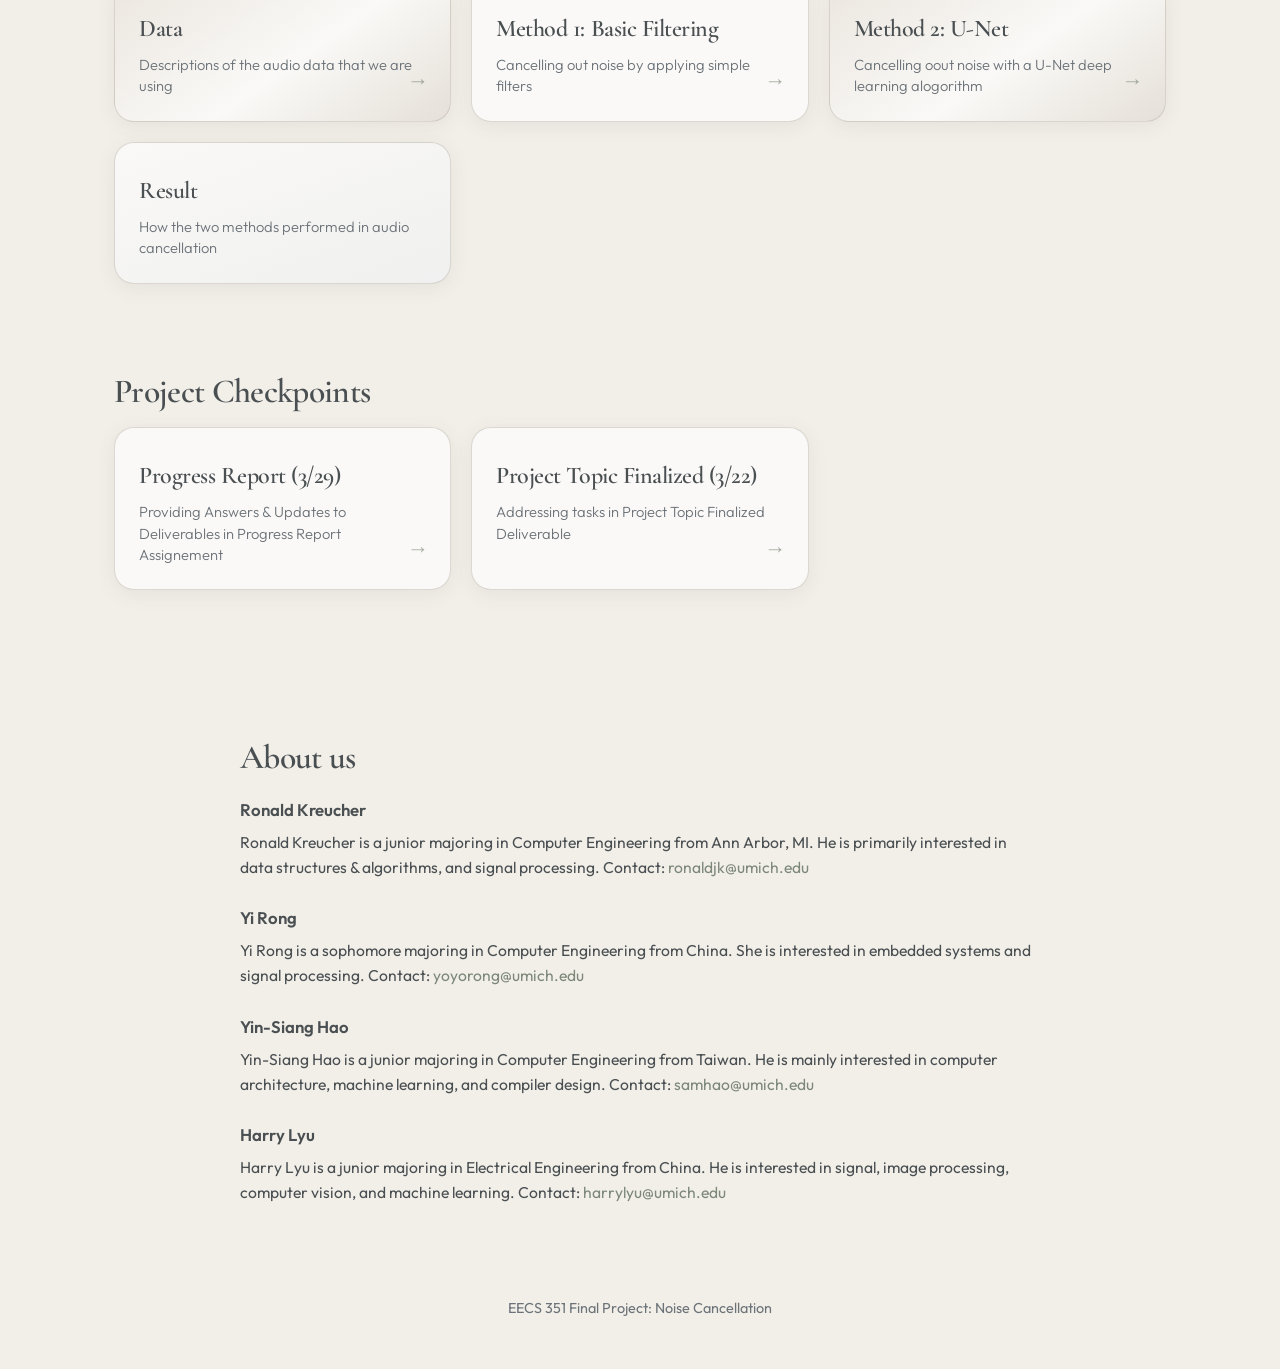
==== commit 3fbff1e8: "Updated Results Section" ====
--- a/index.html
+++ b/index.html
@@ -21,8 +21,8 @@
         <ul class="nav-list">
           <!-- <li><a href="introduction.html" data-nav="introduction">Intro</a></li> -->
           <li><a href="data.html" data-nav="data">Data</a></li>
-          <li><a href="method1-basicfiltering.html" data-nav="method1:basicfiltering">Method 1: Basic Filtering</a></li>
-	  <li><a href = "method2-unet.html" data-nav="method2:unet"> Method 2: U-Net</a></li>
+          <li><a href="method1-basicfiltering.html" data-nav="method1:basicfiltering">Basic Filtering</a></li>
+	  <li><a href = "method2-unet.html" data-nav="method2:unet"> U-Net</a></li>
           <li><a href="result.html" data-nav="result">Result</a></li>
           <li><a href="progress.html" data-nav="progress">Progress</a></li>
           <li><a href="project_topic_finalized_317.html" data-nav="Project Topic Finalized"> Project Topic Finalized</a></li>
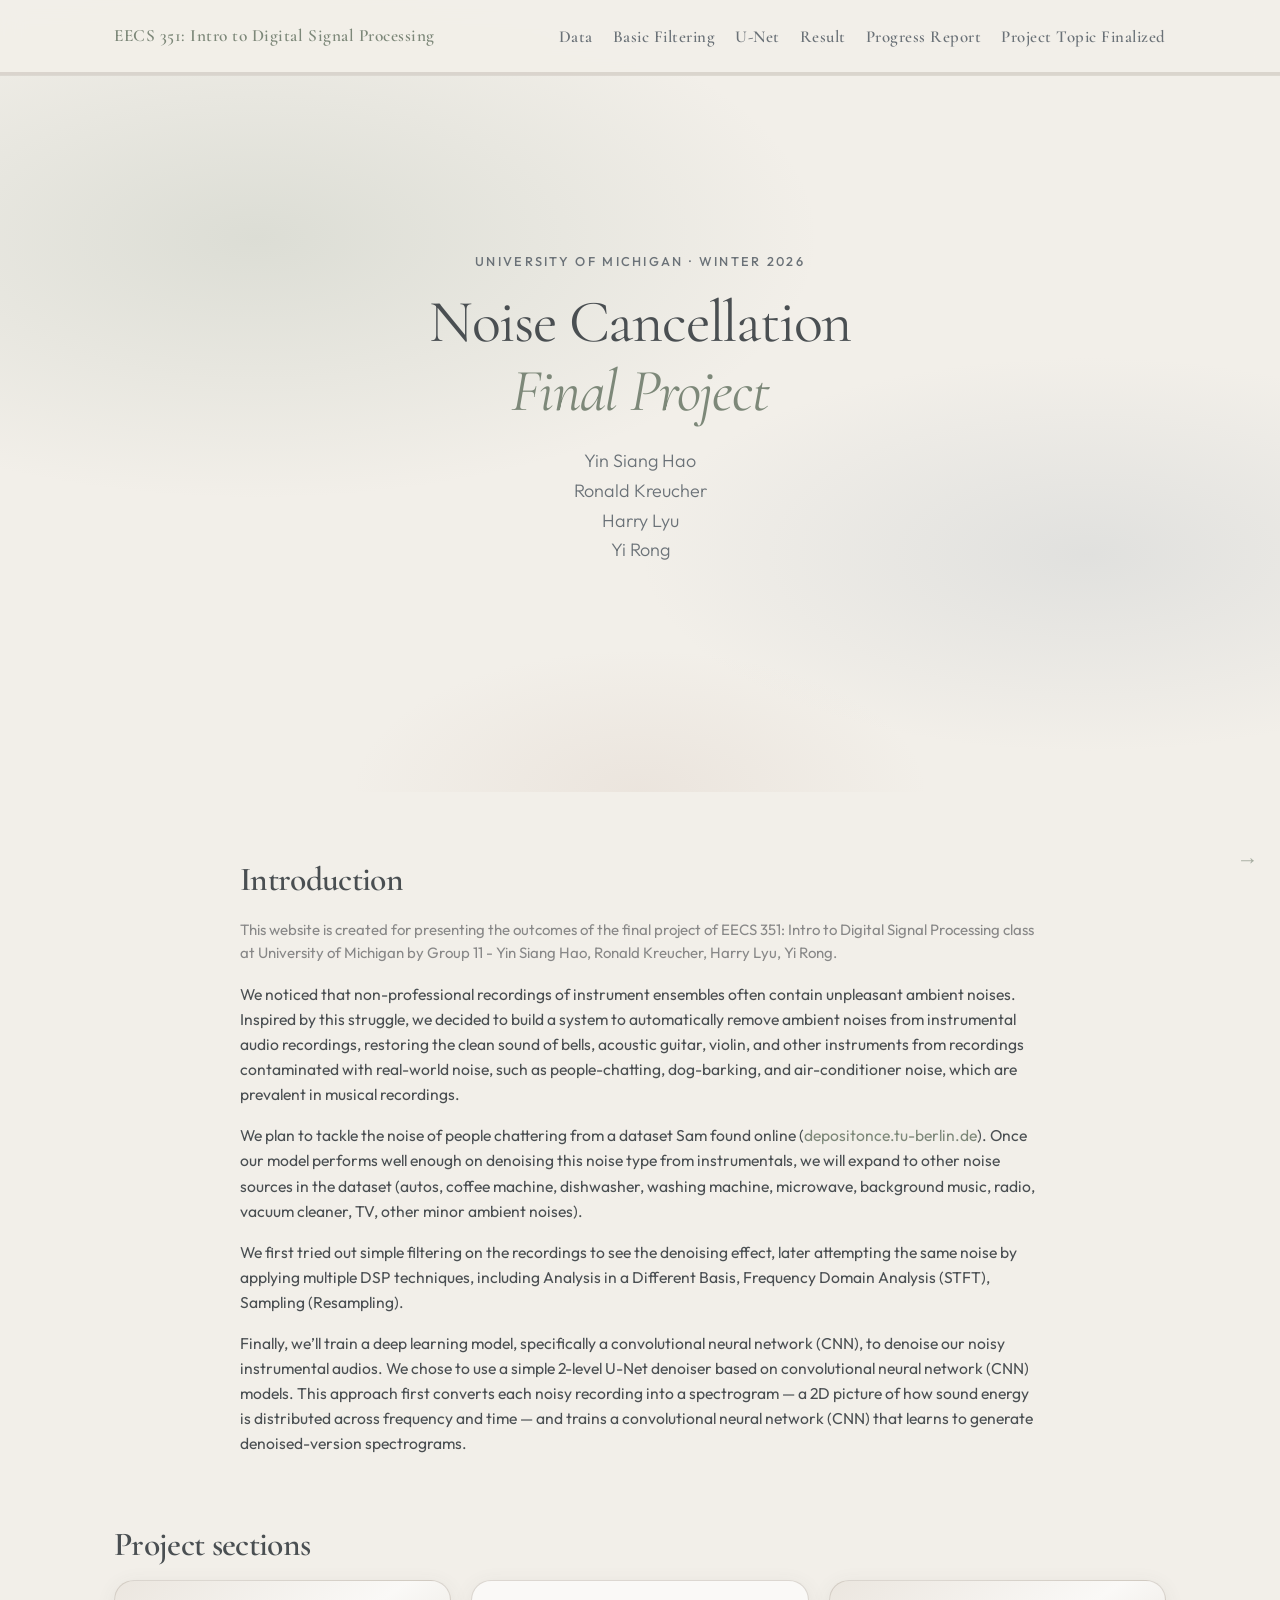
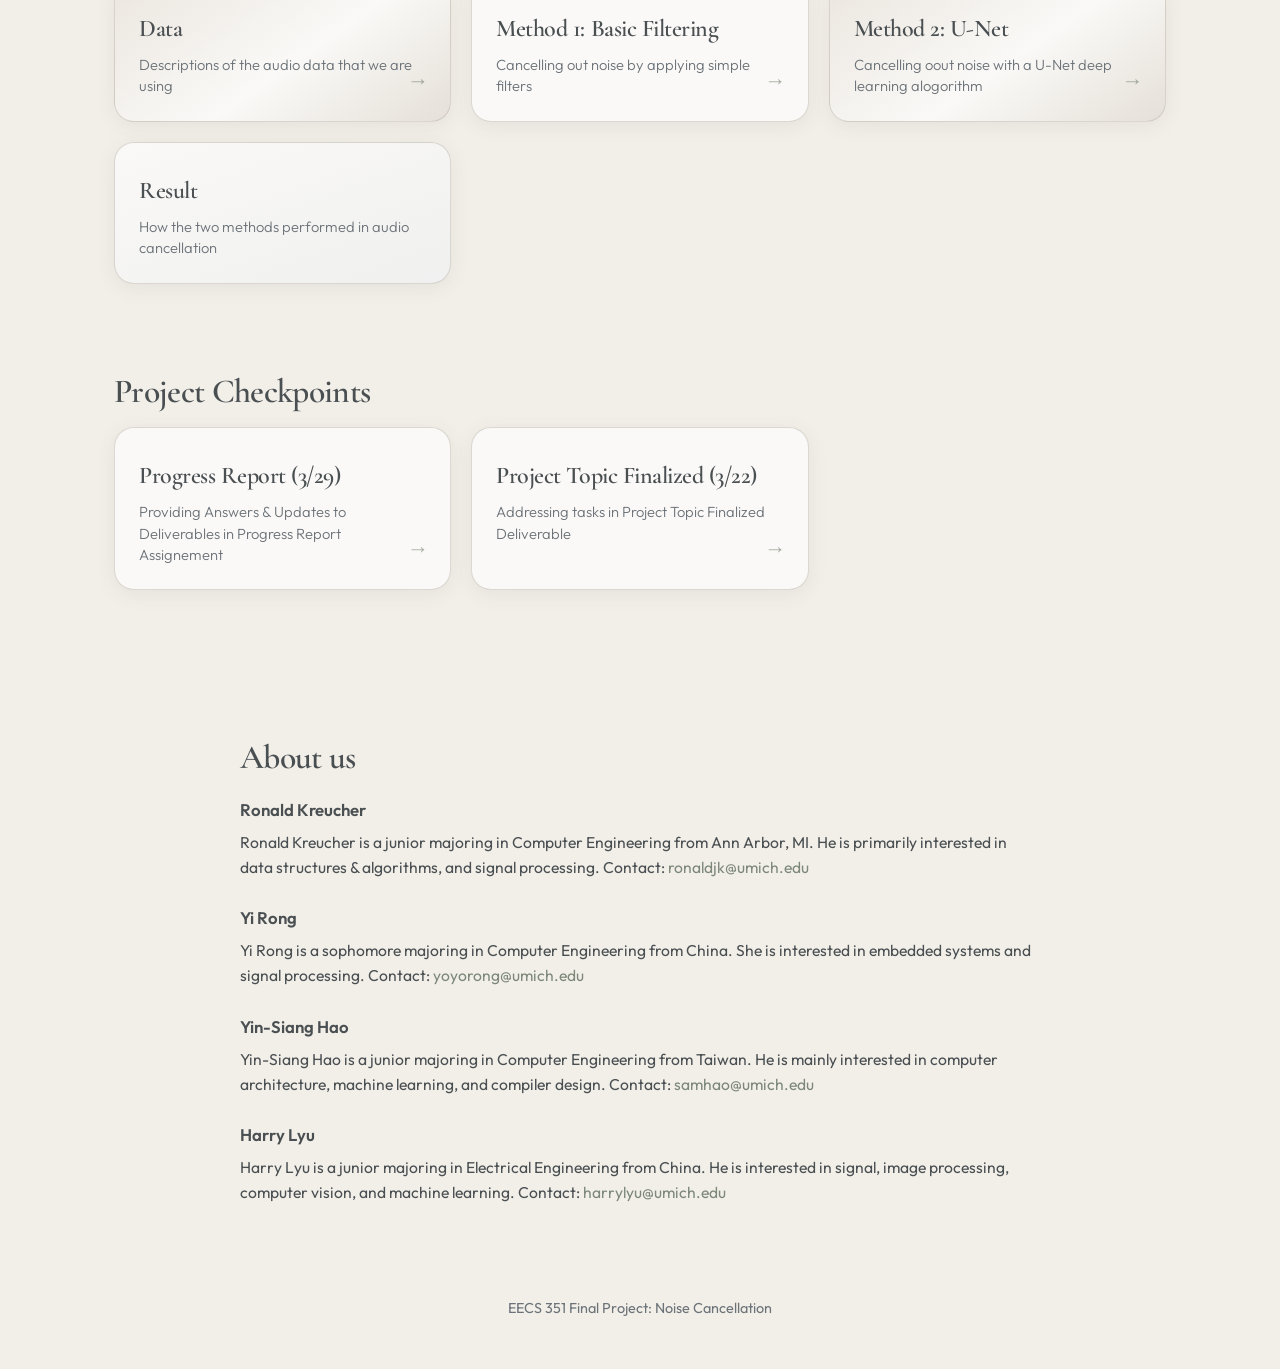
==== commit bb998e8e: "Updated U-Net Method" ====
--- a/index.html
+++ b/index.html
@@ -24,7 +24,7 @@
           <li><a href="method1-basicfiltering.html" data-nav="method1:basicfiltering">Basic Filtering</a></li>
 	  <li><a href = "method2-unet.html" data-nav="method2:unet"> U-Net</a></li>
           <li><a href="result.html" data-nav="result">Result</a></li>
-          <li><a href="progress.html" data-nav="progress">Progress</a></li>
+          <li><a href="progress.html" data-nav="progress">Progress Report</a></li>
           <li><a href="project_topic_finalized_317.html" data-nav="Project Topic Finalized"> Project Topic Finalized</a></li>
         </ul>
       </nav>
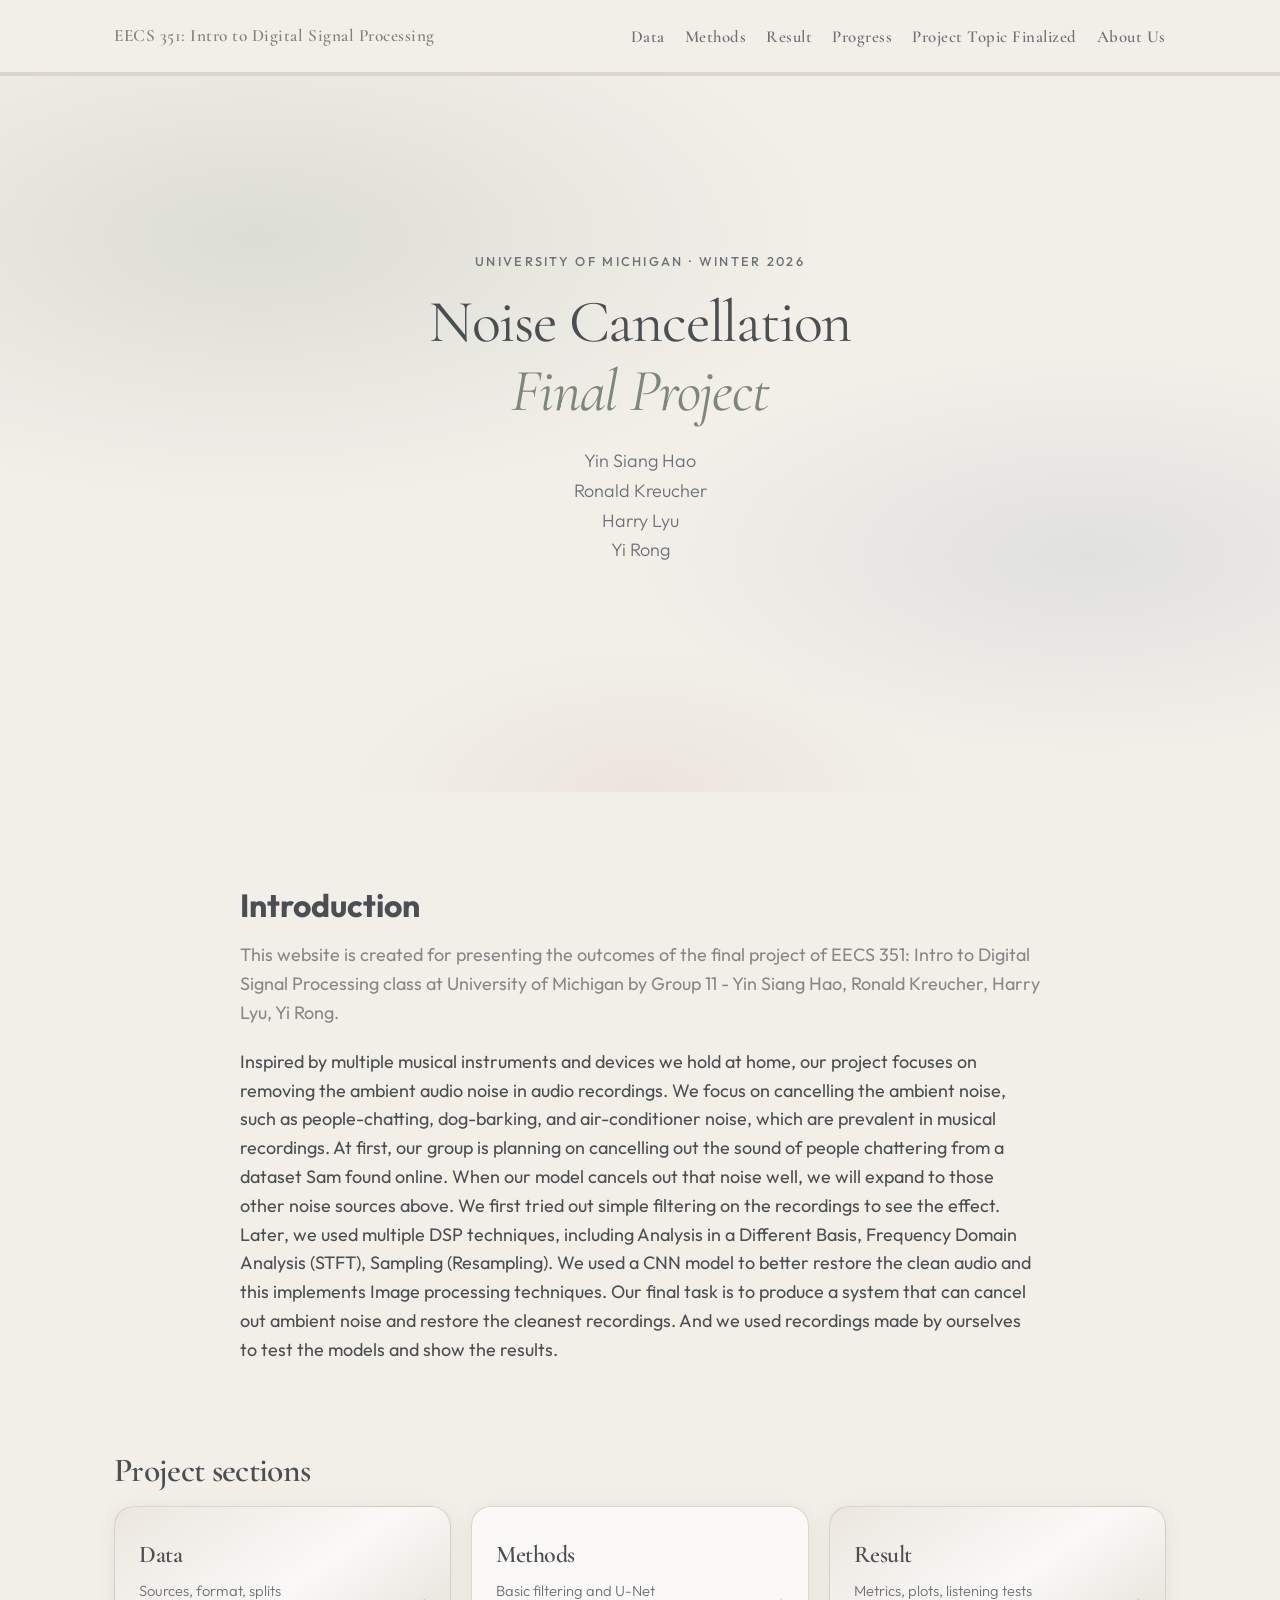
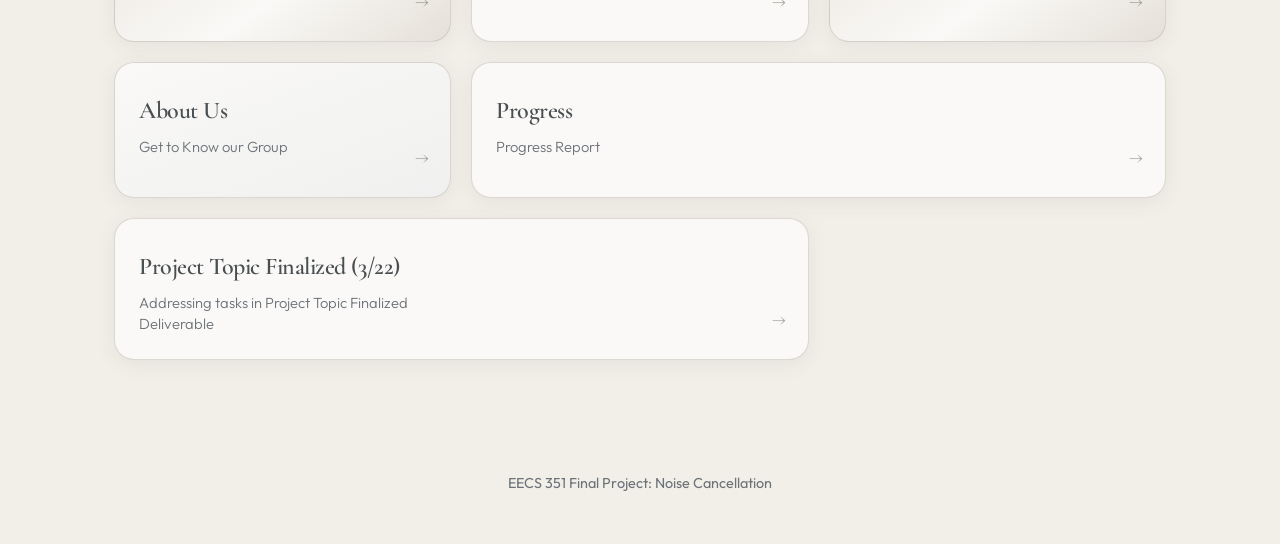
==== commit c7867ef2: "U-Net description update; unet image resize; restructure methods tab" ====
--- a/index.html
+++ b/index.html
@@ -4,7 +4,9 @@
   <meta charset="UTF-8" />
   <meta name="viewport" content="width=device-width, initial-scale=1.0" />
   <title>Home · Noise Cancellation Final Project</title>
-  <link rel="stylesheet" href="css/fonts.css" />
+  <link rel="preconnect" href="https://fonts.googleapis.com" />
+  <link rel="preconnect" href="https://fonts.gstatic.com" crossorigin />
+  <link href="https://fonts.googleapis.com/css2?family=Cormorant+Garamond:ital,wght@0,400;0,600;1,400&family=Outfit:wght@300;400;500;600&display=swap" rel="stylesheet" />
   <link rel="stylesheet" href="css/style.css" />
 </head>
 <body data-nav-page="home">
@@ -21,11 +23,11 @@
         <ul class="nav-list">
           <!-- <li><a href="introduction.html" data-nav="introduction">Intro</a></li> -->
           <li><a href="data.html" data-nav="data">Data</a></li>
-          <li><a href="method1-basicfiltering.html" data-nav="method1:basicfiltering">Basic Filtering</a></li>
-	  <li><a href = "method2-unet.html" data-nav="method2:unet"> U-Net</a></li>
+          <li><a href="method.html" data-nav="method">Methods</a></li>
           <li><a href="result.html" data-nav="result">Result</a></li>
-          <li><a href="progress.html" data-nav="progress">Progress Report</a></li>
-          <li><a href="project_topic_finalized_317.html" data-nav="Project Topic Finalized"> Project Topic Finalized</a></li>
+          <li><a href="progress.html" data-nav="progress">Progress</a></li>
+	  <li><a href="project_topic_finalized_317.html" data-nav="Project Topic Finalized"> Project Topic Finalized</a></li>
+	  <li><a href="about_us.html" data-nav="About Us"> About Us </a></li>
         </ul>
       </nav>
     </div>
@@ -43,86 +45,76 @@
         <p class="hero-lead">Yin Siang Hao<br> Ronald Kreucher<br>Harry Lyu<br> Yi Rong<br></p>
       </div>
     </section>
-
+    <!-- <section class="panel">
+          <div class="panel-inner panel-inner--wide">
+            <span class="panel-index">01</span>
+            <h1 class="panel-title">Introduction</h1>
+            <p class="panel-lead">This website is created for presenting the outcomes of the final project of EECS 351: Intro to Digital Signal Processing class at University of Michigan by Group 11 - Yin Siang Hao, Ronald Kreucher, Harry Lyu, Yi Rong. </p>
+            <div class="panel-body">
+	<p>Inspired by multiple musical instruments and devices we hold at home, our project focuses on removing the ambient audio noise in audio recordings. We focus on cancelling the ambient noise, such as people-chatting, dog-barking, and air-conditioner noise, which are prevalent in musical recordings. 
+	At first, our group is planning on cancelling out the sound of people chattering from a dataset Sam found online. When our model cancels out that noise well, we will expand to those other noise sources above. 
+	We first tried out simple filtering on the recordings to see the effect. Later, we used multiple DSP techniques, including Analysis in a Different Basis, Frequency Domain Analysis (STFT), Sampling (Resampling). We used a CNN model to better restore the clean audio and this implements Image processing techniques. 
+	Our final task is to produce a system that can cancel out ambient noise and restore the cleanest recordings. 
+	And we used recordings made by ourselves to test the models and show the results. <\p>
+            </div>
+          </div>
+        </section> -->
     <section class="introduction">
       <div class="container">
-        <h2 class="section-title section-grid-heading">Introduction</h2>
-        <p class="section-subdescription">This website is created for presenting the outcomes of the final project of EECS 351: Intro to Digital Signal Processing class at University of Michigan by Group 11 - Yin Siang Hao, Ronald Kreucher, Harry Lyu, Yi Rong.</p>
-        <div class="section-text">
-          <p>We noticed that non-professional recordings of instrument ensembles often contain unpleasant ambient noises. Inspired by this struggle, we decided to build a system to automatically remove ambient noises from instrumental audio recordings, restoring the clean sound of bells, acoustic guitar, violin, and other instruments from recordings contaminated with real-world noise, such as people-chatting, dog-barking, and air-conditioner noise, which are prevalent in musical recordings.</p>
-          <p>We plan to tackle the noise of people chattering from a dataset Sam found online (<a href="https://depositonce.tu-berlin.de/items/aa9f01e1-3eb7-44f9-a5c8-fe1b4c858024" rel="noopener noreferrer">depositonce.tu-berlin.de</a>). Once our model performs well enough on denoising this noise type from instrumentals, we will expand to other noise sources in the dataset (autos, coffee machine, dishwasher, washing machine, microwave, background music, radio, vacuum cleaner, TV, other minor ambient noises).</p>
-          <p>We first tried out simple filtering on the recordings to see the denoising effect, later attempting the same noise by applying multiple DSP techniques, including Analysis in a Different Basis, Frequency Domain Analysis (STFT), Sampling (Resampling).</p>
-          <p>Finally, we’ll train a deep learning model, specifically a convolutional neural network (CNN), to denoise our noisy instrumental audios. We chose to use a simple 2-level U-Net denoiser based on convolutional neural network (CNN) models. This approach first converts each noisy recording into a spectrogram — a 2D picture of how sound energy is distributed across frequency and time — and trains a convolutional neural network (CNN) that learns to generate denoised-version spectrograms.</p>
-        </div>
+        <h2 class="section-title">Introduction</h2>
+        <p class = "section-subdescription">This website is created for presenting the outcomes of the final project of EECS 351: Intro to Digital Signal Processing class at University of Michigan by Group 11 - Yin Siang Hao, Ronald Kreucher, Harry Lyu, Yi Rong. </p>
+        <p class="section-text">
+Inspired by multiple musical instruments and devices we hold at home, our project focuses on removing the ambient audio noise in audio recordings. We focus on cancelling the ambient noise, such as people-chatting, dog-barking, and air-conditioner noise, which are prevalent in musical recordings. At first, our group is planning on cancelling out the sound of people chattering from a dataset Sam found online. When our model cancels out that noise well, we will expand to those other noise sources above. We first tried out simple filtering on the recordings to see the effect. Later, we used multiple DSP techniques, including Analysis in a Different Basis, Frequency Domain Analysis (STFT), Sampling (Resampling). We used a CNN model to better restore the clean audio and this implements Image processing techniques. Our final task is to produce a system that can cancel out ambient noise and restore the cleanest recordings. And we used recordings made by ourselves to test the models and show the results.        </p>
       </div>
     </section>
-
     <div class="content-wrap">
       <h2 class="section-grid-heading">Project sections</h2>
       <!-- <p class="section-grid-lead">Each card opens the full write-up for that part of the report.</p> -->
       <div class="section-grid" role="list">
+        <!-- <a href="introduction.html" class="section-card section-card--01" role="listitem">
+          <span class="section-card-index">01</span>
+          <span class="section-card-title">Introduction</span>
+          <span class="section-card-hint">Problem, motivation, goals</span>
+          <span class="section-card-arrow" aria-hidden="true">→</span>
+        </a> -->
         <a href="data.html" class="section-card section-card--02" role="listitem">
+          <!-- <span class="section-card-index">02</span> -->
           <span class="section-card-title">Data</span>
-          <span class="section-card-hint">Descriptions of the audio data that we are using</span>
+          <span class="section-card-hint">Sources, format, splits</span>
           <span class="section-card-arrow" aria-hidden="true">→</span>
         </a>
-        <a href="method1-basicfiltering.html" class="section-card section-card--03" role="listitem">
-          <span class="section-card-title">Method 1: Basic Filtering</span>
-          <span class="section-card-hint">Cancelling out noise by applying simple filters</span>
+        <a href="method.html" class="section-card section-card--03" role="listitem">
+          <!-- <span class="section-card-index">03</span> -->
+          <span class="section-card-title">Methods</span>
+          <span class="section-card-hint">Basic filtering and U-Net</span>
           <span class="section-card-arrow" aria-hidden="true">→</span>
         </a>
-	<a href="method2-unet.html" class="section-card section-card--04" role="listitem">
-          <span class="section-card-title">Method 2: U-Net</span>
-          <span class="section-card-hint">Cancelling oout noise with a U-Net deep learning alogorithm</span>
+        <a href="result.html" class="section-card section-card--04" role="listitem">
+          <!-- <span class="section-card-index">04</span> -->
+          <span class="section-card-title">Result</span>
+          <span class="section-card-hint">Metrics, plots, listening tests</span>
           <span class="section-card-arrow" aria-hidden="true">→</span>
         </a>
-        <a href="result.html" class="section-card section-card--05" role="listitem">
-          <span class="section-card-title">Result</span>
-          <span class="section-card-hint">How the two methods performed in audio cancellation</span>
-        </a>          <span class="section-card-arrow" aria-hidden="true">→</span>
-      </div>
-    </div>
-
-     <div class="content-wrap">
-      <h2 class="section-grid-heading">Project Checkpoints</h2>
-      <!-- <p class="section-grid-lead">Each card opens the full write-up for that part of the report.</p> -->
-      <div class="section-grid" role="list">
-	 <a href="progress.html" class="section-card section-card--06" role="listitem">
-          <span class="section-card-title">Progress Report (3/29)</span>
-          <span class="section-card-hint">Providing Answers & Updates to Deliverables in Progress Report Assignement</span>
+	<a href="about_us.html" class="section-card section-card--05" role="listitem">
+          <!-- <span class="section-card-index">04</span> -->
+          <span class="section-card-title">About Us</span>
+          <span class="section-card-hint">Get to Know our Group</span>
           <span class="section-card-arrow" aria-hidden="true">→</span>
         </a>
-        <a href="project_topic_finalized_317.html" class="section-card section-card--07" role="listitem">
+        <a href="progress.html" class="section-card section-card--06 section-card--wide" role="listitem">
+          <!-- <span class="section-card-index">05</span> -->
+          <span class="section-card-title">Progress</span>
+          <span class="section-card-hint">Progress Report</span>
+          <span class="section-card-arrow" aria-hidden="true">→</span>
+        </a>
+	<a href="project_topic_finalized_317.html" class="section-card section-card--07 section-card--wide" role="listitem">
+          <!-- <span class="section-card-index">06</span> -->
           <span class="section-card-title">Project Topic Finalized (3/22)</span>
           <span class="section-card-hint">Addressing tasks in Project Topic Finalized Deliverable</span>
           <span class="section-card-arrow" aria-hidden="true">→</span>
         </a>
-       </div>
       </div>
-
-    <section class="about-us" aria-labelledby="about-us-title">
-      <div class="container">
-        <h2 id="about-us-title" class="section-title section-grid-heading">About us</h2>
-        <div class="about-us-grid">
-          <article class="about-us-card">
-            <h3 class="about-us-name">Ronald Kreucher</h3>
-            <p class="about-us-bio">Ronald Kreucher is a junior majoring in Computer Engineering from Ann Arbor, MI. He is primarily interested in data structures &amp; algorithms, and signal processing. Contact: <a href="mailto:ronaldjk@umich.edu">ronaldjk@umich.edu</a></p>
-          </article>
-          <article class="about-us-card">
-            <h3 class="about-us-name">Yi Rong</h3>
-            <p class="about-us-bio">Yi Rong is a sophomore majoring in Computer Engineering from China. She is interested in embedded systems and signal processing. Contact: <a href="mailto:yoyorong@umich.edu">yoyorong@umich.edu</a></p>
-          </article>
-          <article class="about-us-card">
-            <h3 class="about-us-name">Yin-Siang Hao</h3>
-            <p class="about-us-bio">Yin-Siang Hao is a junior majoring in Computer Engineering from Taiwan. He is mainly interested in computer architecture, machine learning, and compiler design. Contact: <a href="mailto:samhao@umich.edu">samhao@umich.edu</a></p>
-          </article>
-          <article class="about-us-card">
-            <h3 class="about-us-name">Harry Lyu</h3>
-            <p class="about-us-bio">Harry Lyu is a junior majoring in Electrical Engineering from China. He is interested in signal, image processing, computer vision, and machine learning. Contact: <a href="mailto:harrylyu@umich.edu">harrylyu@umich.edu</a></p>
-          </article>
-        </div>
-      </div>
-    </section>
+    </div>
   </main>
 
   <footer class="site-footer">
--- a/css/style.css
+++ b/css/style.css
@@ -423,6 +423,11 @@
   background: linear-gradient(160deg, var(--white) 0%, color-mix(in srgb, var(--dusty-blue) 12%, var(--white)) 100%);
 }
 
+@media (min-width: 720px) {
+  .section-card--wide {
+    grid-column: span 2;
+  }
+}
 
 .section-card-index {
   font-family: var(--font-serif);
@@ -668,34 +673,25 @@
   min-height: 12rem;
 }
 
-/* Visibility is driven by the [hidden] attribute (set by JS). Avoid opacity:0 on
-   inactive panels without hidden — that made panels look “empty” if classes drifted. */
+.tab-panel {
+  opacity: 0;
+  transform: translateY(8px);
+  pointer-events: none;
+  transition: opacity 0.35s var(--ease), transform 0.35s var(--ease);
+}
+
+.tab-panel.is-visible {
+  opacity: 1;
+  transform: translateY(0);
+  pointer-events: auto;
+}
+
 .tab-panel[hidden] {
-  display: none !important;
-}
-
-.tab-panel:not([hidden]) {
+  display: none;
+}
+
+.tab-panel.is-visible:not([hidden]) {
   display: block;
-  opacity: 1;
-  transform: none;
-  pointer-events: auto;
-}
-
-@media (prefers-reduced-motion: no-preference) {
-  .tab-panel:not([hidden]) {
-    animation: tabPanelIn 0.35s var(--ease) both;
-  }
-}
-
-@keyframes tabPanelIn {
-  from {
-    opacity: 0;
-    transform: translateY(6px);
-  }
-  to {
-    opacity: 1;
-    transform: translateY(0);
-  }
 }
 
 /* Timeline */
@@ -745,36 +741,6 @@
 .timeline-copy span {
   color: var(--ink);
   font-size: 0.98rem;
-}
-
-.timeline--plan {
-  margin-top: 0.75rem;
-  margin-bottom: 0;
-}
-
-.timeline--plan .timeline-item:last-child {
-  padding-bottom: 0.25rem;
-}
-
-.timeline-copy .plan-list--nested {
-  margin: 0.55rem 0 0;
-  padding-left: 1.2rem;
-  list-style: disc;
-  color: var(--ink);
-}
-
-.timeline-copy .plan-list--nested li {
-  margin-bottom: 0.35rem;
-  font-size: 0.96rem;
-  line-height: 1.5;
-}
-
-.timeline--plan .timeline-copy strong {
-  font-size: 0.88rem;
-  line-height: 1.35;
-  text-transform: none;
-  letter-spacing: 0.02em;
-  color: var(--sage-deep);
 }
 
 /* Report grid */
@@ -788,7 +754,7 @@
   display: grid;
   grid-template-columns: 1fr;
   gap: 1rem;
-  margin-top: 1.25rem;
+  margin: top 1.25rem;
 }
 .report-card {
   margin: 0;
@@ -913,168 +879,49 @@
     max-width: calc(100vw - 5.5rem);
   }
 
+  .section-card--wide {
+    grid-column: span 1;
+  }
+
   .panel {
     padding: 2rem 1.5rem;
   }
 }
-.introduction,
-.about-us {
+.introduction {
   padding: 60px 20px;
   text-align: left;
 }
 
-.introduction .container,
-.about-us .container {
+.introduction .container {
   max-width: 800px;
   margin: 0 auto;
 }
 
-.section-title.section-grid-heading {
-  margin-bottom: 0.65rem;
-}
-
+.introduction p {
+  font-size: 18px;
+  line-height: 1.6;
+}
 .section-subdescription {
-  color: #888;
-  font-size: 0.9375rem;
-  margin-top: 0.35rem;
-  margin-bottom: 1.1rem;
-  line-height: 1.55;
-}
-
-.introduction .section-text,
-.progress-intro-tab .section-text {
-  font-size: 0.98rem;
-  line-height: 1.6;
-}
-
-.introduction .section-text p,
-.progress-intro-tab .section-text p {
-  margin: 0 0 1rem;
-}
-
-.introduction .section-text p:last-child,
-.progress-intro-tab .section-text p:last-child {
-  margin-bottom: 0;
-}
-
-.introduction .section-text a,
-.progress-intro-tab .section-text a {
-  color: var(--sage-deep);
-  text-decoration: none;
-}
-
-.introduction .section-text a:hover,
-.introduction .section-text a:focus-visible,
-.progress-intro-tab .section-text a:hover,
-.progress-intro-tab .section-text a:focus-visible {
-  text-decoration: underline;
-}
-
-/* Progress page: plan phases & plots intro */
-.plan-lead {
-  margin: 0 0 1rem;
-  font-size: 1rem;
-  line-height: 1.55;
-  color: var(--ink);
-}
-
-.plots-intro,
-.plots-callout {
-  margin: 0 0 1.35rem;
-  font-size: 0.98rem;
-  line-height: 1.6;
-  color: var(--ink);
-}
-
-.plots-callout {
-  padding: 1rem 1.15rem 1.1rem;
-  background: var(--cream);
+  color: #888;          
+  font-size: 17px;
+  margin-top: 8px;
+  margin-bottom: 20px;
+}
+.introduction h2 {
+  font-size: 32px;
+  margin-bottom: 10px;
+}
+
+/* U-Net sketch: intrinsic JPEG is 999×1269; never stretch with fixed attribute sizes */
+.unet-sketch-img {
+  display: block;
+  box-sizing: border-box;
+  max-width: min(100%, 34rem);
+  width: auto;
+  height: auto;
+  aspect-ratio: 999 / 1269;
+  object-fit: contain;
+  margin: 1.25rem auto;
   border-radius: var(--radius);
-  border-left: 4px solid var(--sage-deep);
-  box-shadow: 0 2px 12px var(--shadow);
-}
-
-.plots-callout-label {
-  display: block;
-  font-family: var(--font-sans);
-  font-size: 0.82rem;
-  font-weight: 600;
-  letter-spacing: 0.06em;
-  text-transform: uppercase;
-  color: var(--sage-deep);
-  margin-bottom: 0.5rem;
-}
-
-.plots-callout-text {
-  margin: 0;
-  font-size: 0.98rem;
-  line-height: 1.6;
-}
-
-.progress-plot-img {
-  display: block;
-  max-width: 100%;
-  height: auto;
-  margin: 0.5rem 0 1rem;
-  border-radius: var(--radius);
-}
-
-.progress-done-figure {
-  margin: 1.75rem 0 0;
-  padding: 0;
-}
-
-.progress-done-figure--after-audio {
-  margin-top: 1.5rem;
-  margin-bottom: 0;
-}
-
-.progress-done-figure--after-audio .progress-plot-img {
-  max-width: min(100%, 32rem);
-  margin-left: auto;
-  margin-right: auto;
-}
-
-.audio-section {
-  margin-top: 1.5rem;
-}
-
-.audio-section h4 {
-  margin: 1rem 0 0.4rem;
-}
-
-.audio-section h4:first-child {
-  margin-top: 0;
-}
-
-.about-us-grid {
-  display: flex;
-  flex-direction: column;
-  gap: 1.5rem;
-  margin-top: 0.5rem;
-}
-
-.about-us-name {
-  margin: 0 0 0.4rem;
-  font-family: var(--font-sans);
-  font-size: 1.05rem;
-  font-weight: 600;
-  color: var(--ink);
-}
-
-.about-us-bio {
-  margin: 0;
-  font-size: 0.98rem;
-  line-height: 1.6;
-  color: var(--ink);
-}
-
-.about-us-bio a {
-  color: var(--sage-deep);
-  text-decoration: none;
-}
-
-.about-us-bio a:hover,
-.about-us-bio a:focus-visible {
-  text-decoration: underline;
-}
+  box-shadow: 0 4px 24px var(--shadow);
+}
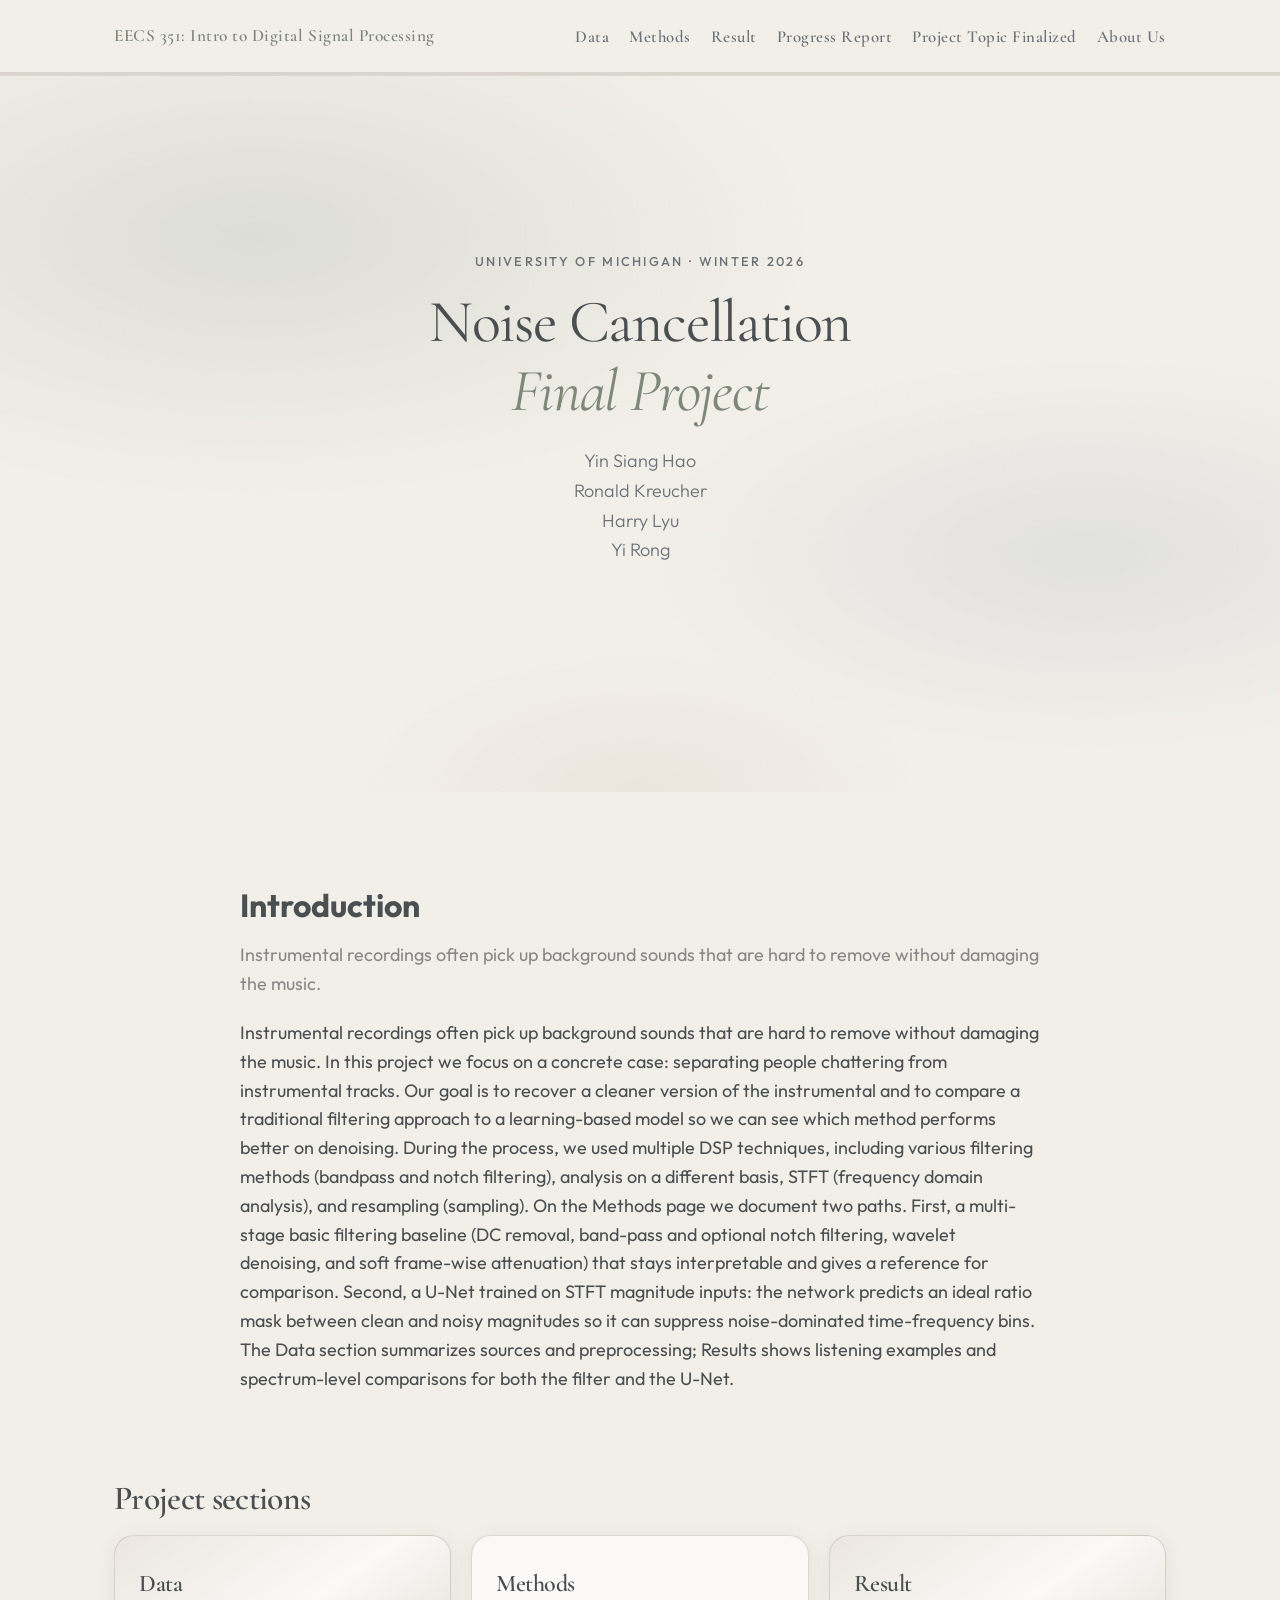
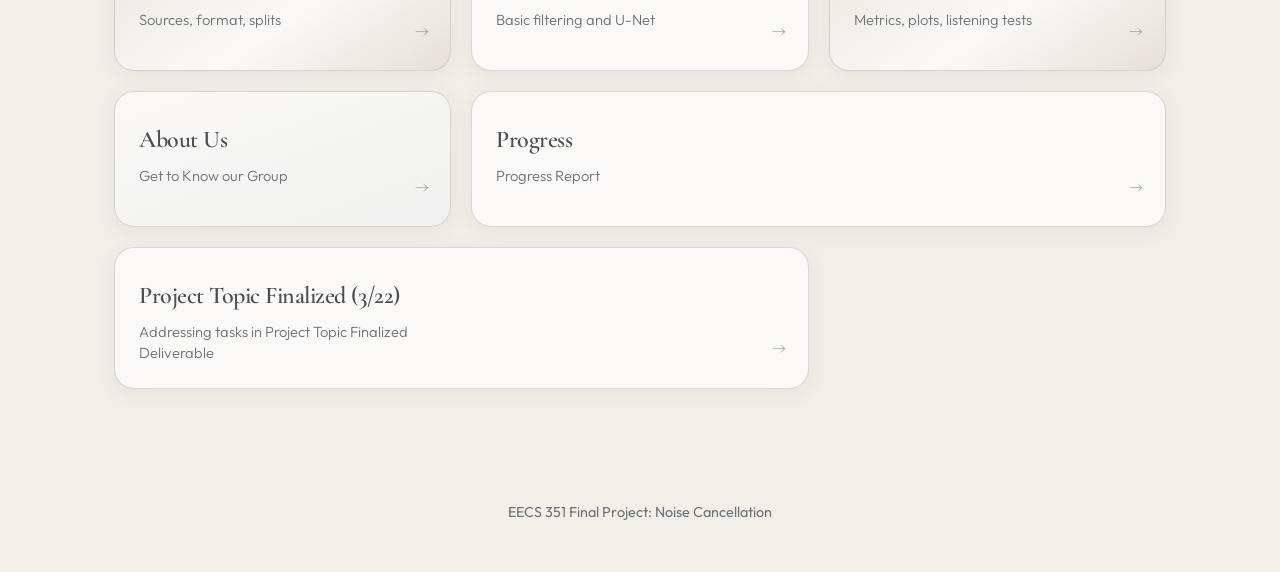
==== commit 57b15d84: "polishing" ====
--- a/index.html
+++ b/index.html
@@ -21,13 +21,12 @@
       </button>
       <nav class="site-nav" id="site-nav" aria-label="Primary">
         <ul class="nav-list">
-          <!-- <li><a href="introduction.html" data-nav="introduction">Intro</a></li> -->
           <li><a href="data.html" data-nav="data">Data</a></li>
           <li><a href="method.html" data-nav="method">Methods</a></li>
           <li><a href="result.html" data-nav="result">Result</a></li>
-          <li><a href="progress.html" data-nav="progress">Progress</a></li>
-	  <li><a href="project_topic_finalized_317.html" data-nav="Project Topic Finalized"> Project Topic Finalized</a></li>
-	  <li><a href="about_us.html" data-nav="About Us"> About Us </a></li>
+          <li><a href="progress.html" data-nav="progress">Progress Report</a></li>
+          <li><a href="project_topic_finalized_317.html" data-nav="project-topic">Project Topic Finalized</a></li>
+          <li><a href="about_us.html" data-nav="about-us">About Us</a></li>
         </ul>
       </nav>
     </div>
@@ -62,9 +61,9 @@
     <section class="introduction">
       <div class="container">
         <h2 class="section-title">Introduction</h2>
-        <p class = "section-subdescription">This website is created for presenting the outcomes of the final project of EECS 351: Intro to Digital Signal Processing class at University of Michigan by Group 11 - Yin Siang Hao, Ronald Kreucher, Harry Lyu, Yi Rong. </p>
+        <p class = "section-subdescription">Instrumental recordings often pick up background sounds that are hard to remove without damaging the music.</p>
         <p class="section-text">
-Inspired by multiple musical instruments and devices we hold at home, our project focuses on removing the ambient audio noise in audio recordings. We focus on cancelling the ambient noise, such as people-chatting, dog-barking, and air-conditioner noise, which are prevalent in musical recordings. At first, our group is planning on cancelling out the sound of people chattering from a dataset Sam found online. When our model cancels out that noise well, we will expand to those other noise sources above. We first tried out simple filtering on the recordings to see the effect. Later, we used multiple DSP techniques, including Analysis in a Different Basis, Frequency Domain Analysis (STFT), Sampling (Resampling). We used a CNN model to better restore the clean audio and this implements Image processing techniques. Our final task is to produce a system that can cancel out ambient noise and restore the cleanest recordings. And we used recordings made by ourselves to test the models and show the results.        </p>
+Instrumental recordings often pick up background sounds that are hard to remove without damaging the music. In this project we focus on a concrete case: separating people chattering from instrumental tracks. Our goal is to recover a cleaner version of the instrumental and to compare a traditional filtering approach to a learning-based model so we can see which method performs better on denoising. During the process, we used multiple DSP techniques, including various filtering methods (bandpass and notch filtering), analysis on a different basis, STFT (frequency domain analysis), and resampling (sampling). On the Methods page we document two paths. First, a multi-stage basic filtering baseline (DC removal, band-pass and optional notch filtering, wavelet denoising, and soft frame-wise attenuation) that stays interpretable and gives a reference for comparison. Second, a U-Net trained on STFT magnitude inputs: the network predicts an ideal ratio mask between clean and noisy magnitudes so it can suppress noise-dominated time-frequency bins. The Data section summarizes sources and preprocessing; Results shows listening examples and spectrum-level comparisons for both the filter and the U-Net.        </p>
       </div>
     </section>
     <div class="content-wrap">
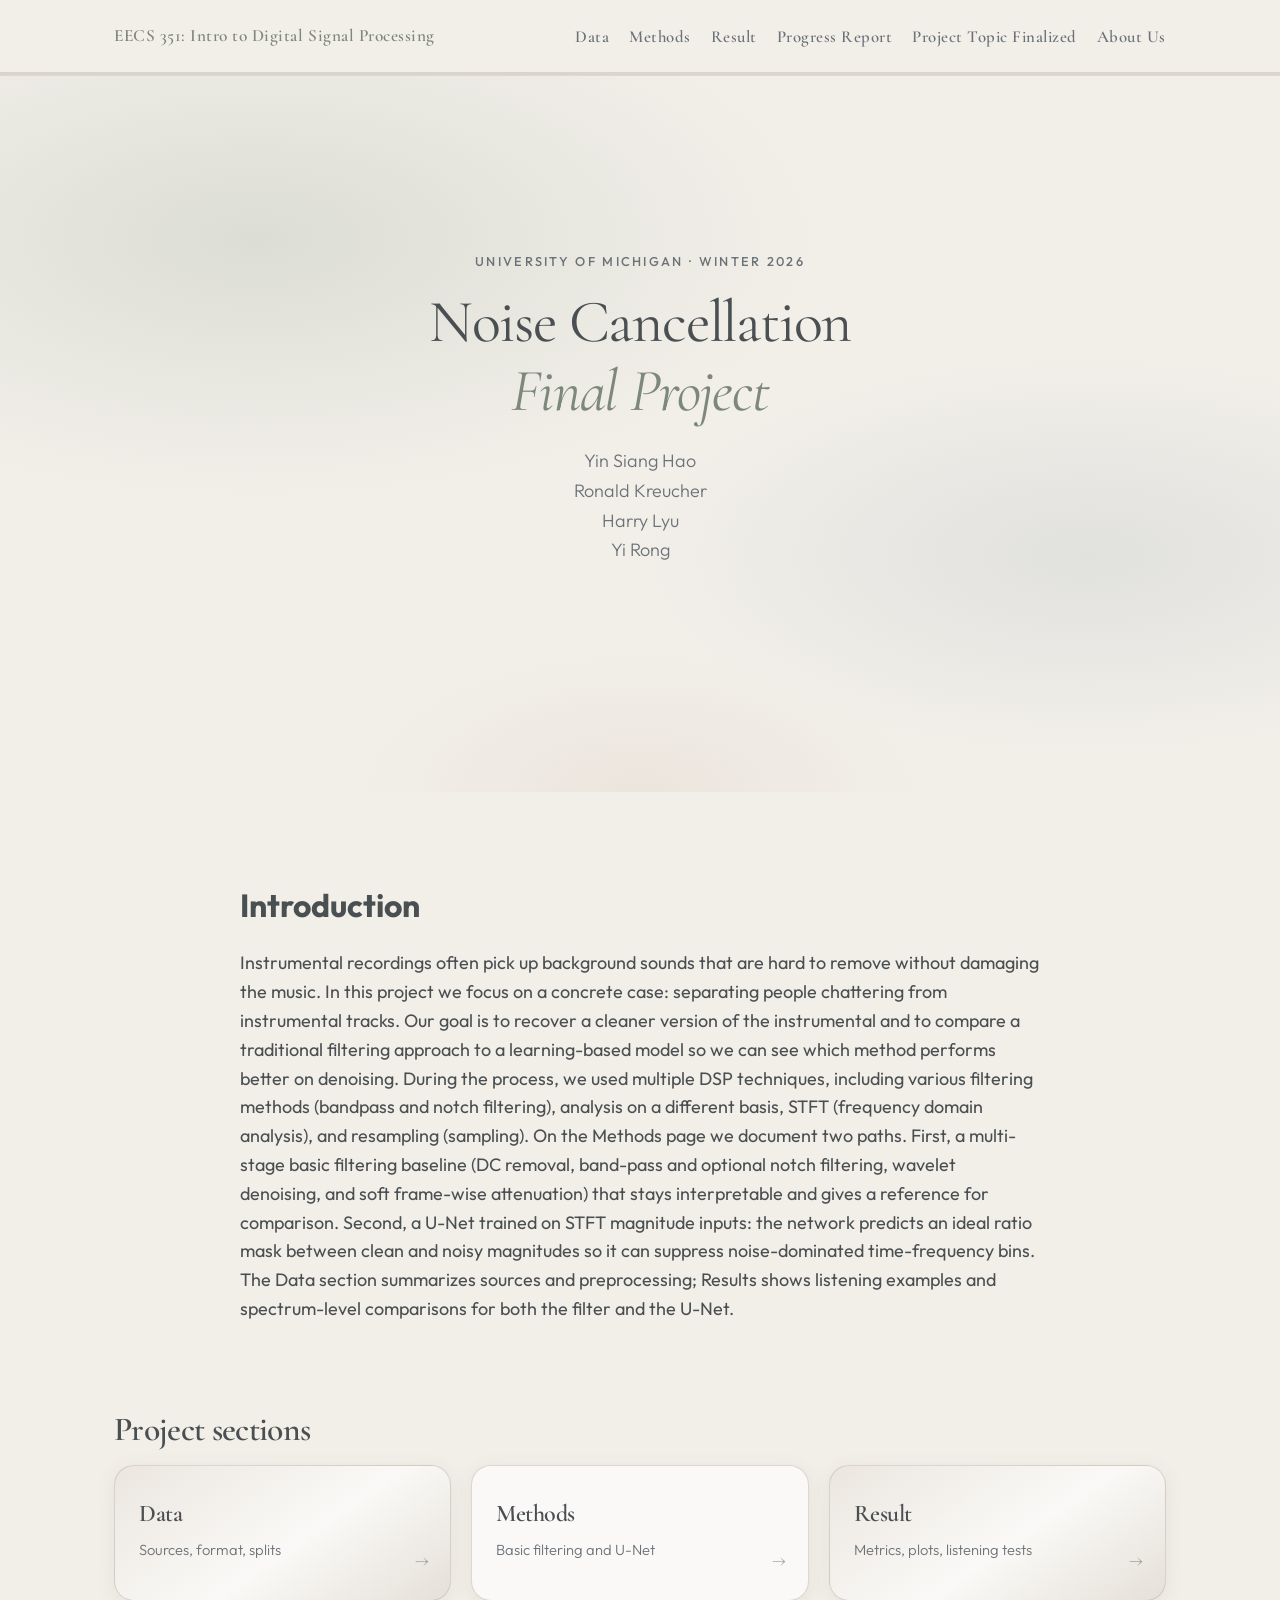
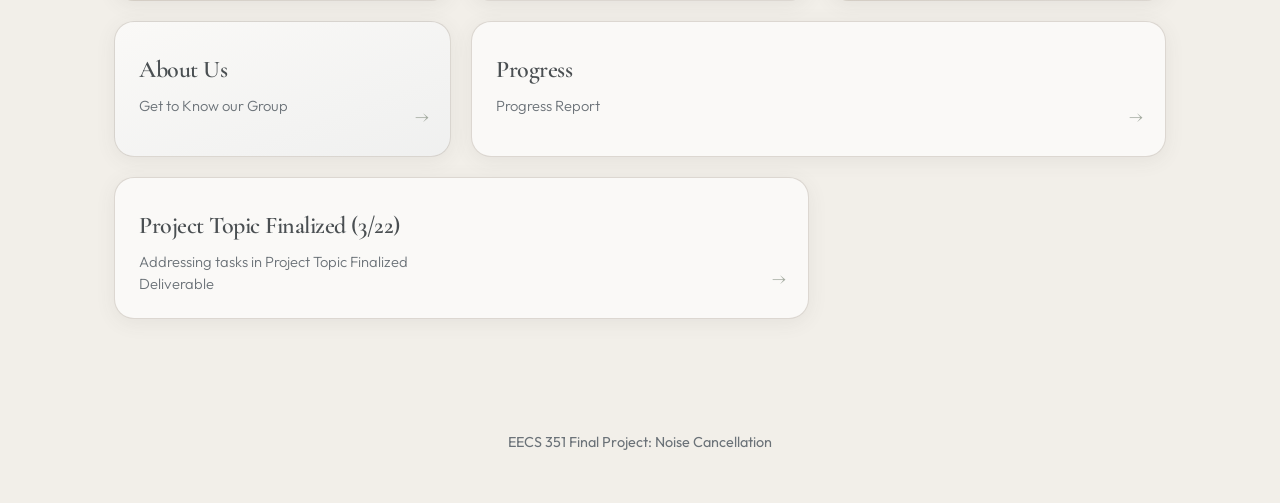
==== commit 4e4ccb05: "Edited data" ====
--- a/index.html
+++ b/index.html
@@ -61,7 +61,7 @@
     <section class="introduction">
       <div class="container">
         <h2 class="section-title">Introduction</h2>
-        <p class = "section-subdescription">Instrumental recordings often pick up background sounds that are hard to remove without damaging the music.</p>
+        <!-- <p class = "section-subdescription">Instrumental recordings often pick up background sounds that are hard to remove without damaging the music.</p> -->
         <p class="section-text">
 Instrumental recordings often pick up background sounds that are hard to remove without damaging the music. In this project we focus on a concrete case: separating people chattering from instrumental tracks. Our goal is to recover a cleaner version of the instrumental and to compare a traditional filtering approach to a learning-based model so we can see which method performs better on denoising. During the process, we used multiple DSP techniques, including various filtering methods (bandpass and notch filtering), analysis on a different basis, STFT (frequency domain analysis), and resampling (sampling). On the Methods page we document two paths. First, a multi-stage basic filtering baseline (DC removal, band-pass and optional notch filtering, wavelet denoising, and soft frame-wise attenuation) that stays interpretable and gives a reference for comparison. Second, a U-Net trained on STFT magnitude inputs: the network predicts an ideal ratio mask between clean and noisy magnitudes so it can suppress noise-dominated time-frequency bins. The Data section summarizes sources and preprocessing; Results shows listening examples and spectrum-level comparisons for both the filter and the U-Net.        </p>
       </div>
